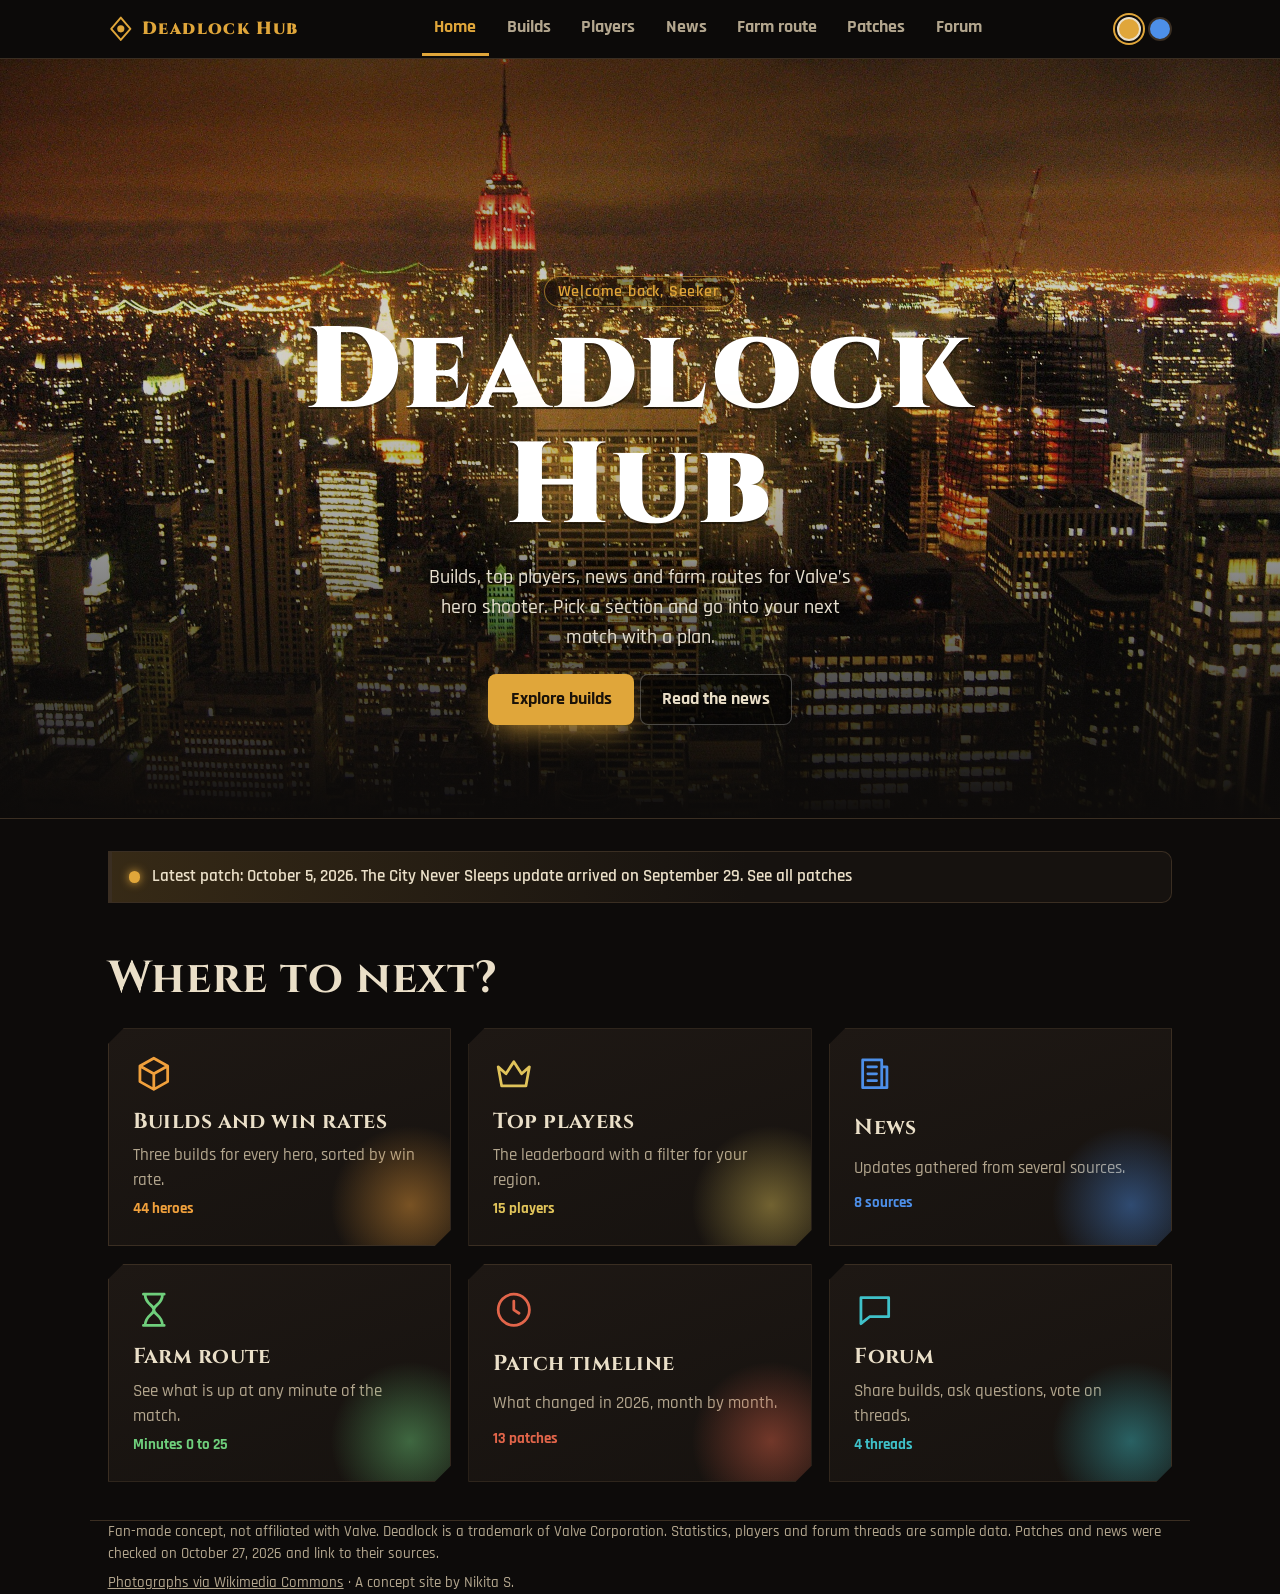
==== index.html @ 08b1f79a "Deadlock Hub: photographed city hero, team-coloured theme and richer panels Co-Authored-By: Claude O" ====
<!DOCTYPE html>
<html lang="en" data-team="amber">
<head>
<meta charset="utf-8">
<meta name="viewport" content="width=device-width, initial-scale=1, viewport-fit=cover">
<title>Deadlock Hub: builds, players, news, farm routes</title>
<meta name="description" content="Fan-made concept of a Deadlock community hub with builds and win rates, top players, news, farm routes, patches and a forum.">
<link rel="stylesheet" href="https://fonts.googleapis.com/css2?family=Cinzel:wght@600;800;900&family=Rajdhani:wght@500;600;700&display=swap">
<link rel="icon" href="favicon.svg" type="image/svg+xml">
<meta name="theme-color" content="#0d0b0a">
<meta property="og:title" content="Deadlock Hub: builds, players, news, farm routes">
<meta property="og:image" content="share.jpg">
<style>
:root{--bg:#0d0b0a;--panel:#171310;--line:#3b2f22;--ink:#eadfc8;--muted:#a09580;--team:#e0a63a;--wpn:#f0a03c;--vit:#6fcf7c;--spi:#b58cff;--good:#7bd67b;color-scheme:dark;box-sizing:border-box;padding-top:env(safe-area-inset-top,0px);padding-bottom:env(safe-area-inset-bottom,0px)}
*,*::before,*::after{box-sizing:inherit}
body{margin:0;background:radial-gradient(900px 420px at 50% -80px,color-mix(in srgb,var(--team) 24%,transparent),transparent),var(--bg);color:var(--ink);font:500 1.05rem/1.5 "Rajdhani",system-ui,sans-serif}
.wrap{max-width:1100px;margin:0 auto;padding:0 1.1rem}
h1,h2,h3{font-family:"Cinzel",Georgia,serif;margin:0;letter-spacing:.02em}
button{font:inherit;color:inherit;cursor:pointer}
a{color:var(--team)}
:is(a,button,input,select):focus-visible{outline:2px solid var(--team);outline-offset:2px}
.hero{position:relative;text-align:center;padding:2.6rem 0 1.6rem;overflow:hidden}
.hero::before{content:"";position:absolute;inset:0;background:repeating-conic-gradient(from 0deg at 50% 120%,color-mix(in srgb,var(--team) 20%,transparent) 0 4deg,transparent 4deg 9deg);-webkit-mask:linear-gradient(#000,transparent 85%);mask:linear-gradient(#000,transparent 85%)}
.hero>*{position:relative}
h1{font-size:clamp(2.4rem,9vw,5rem);font-weight:900;color:var(--team);text-shadow:0 0 40px color-mix(in srgb,var(--team) 50%,transparent)}
.hero p{margin:.4rem auto 1rem;max-width:52ch;color:var(--muted);font-size:1.15rem}
.team{display:inline-flex;gap:.4rem}
.chip{border:1.5px solid var(--line);background:var(--panel);border-radius:6px;padding:.3rem .8rem;font-weight:700}
.chip[aria-pressed="true"],.chip.on{border-color:var(--team);color:var(--team);background:color-mix(in srgb,var(--team) 12%,var(--panel))}
.tabs{display:flex;gap:.3rem;overflow-x:auto;border-bottom:1px solid var(--line);margin-top:.6rem;scrollbar-width:none}
.tabs button{background:none;border:0;border-bottom:3px solid transparent;padding:.7rem 1rem;font:700 1.1rem "Rajdhani";color:var(--muted);white-space:nowrap}
.tabs button[aria-selected="true"]{color:var(--team);border-bottom-color:var(--team)}
.panel{padding:1.4rem 0 2.4rem}
.box{background:var(--panel);border:1px solid var(--line);clip-path:polygon(14px 0,100% 0,100% calc(100% - 14px),calc(100% - 14px) 100%,0 100%,0 14px)}
.note{color:var(--muted);font-size:.95rem;margin:.2rem 0 1rem}
.row{display:flex;flex-wrap:wrap;gap:.4rem;align-items:center;margin-bottom:.8rem}
.split{display:grid;grid-template-columns:270px 1fr;gap:1.2rem}
.rail{max-height:640px;overflow:auto;padding:.4rem}
.hr{display:grid;grid-template-columns:1fr auto;gap:0 .6rem;width:100%;text-align:left;background:none;border:0;border-left:3px solid transparent;padding:.45rem .6rem}
.hr:hover,.hr[aria-pressed="true"]{background:color-mix(in srgb,var(--team) 10%,transparent);border-left-color:var(--team)}
.bar{grid-column:1/-1;height:4px;background:#2a2118;margin-top:.2rem}
.bar i{display:block;height:100%;background:var(--good)}
.wr{font-weight:700;color:var(--good)}
.builds{display:grid;gap:1rem}
.build{padding:1.1rem 1.3rem}
.bh{display:flex;justify-content:space-between;gap:1rem;align-items:flex-start;flex-wrap:wrap}
.big{font:900 2.2rem/1 "Cinzel",serif;color:var(--good)}
.tag{font-size:.8rem;font-weight:700;border:1px solid currentColor;padding:0 .5rem;border-radius:4px;margin-left:.5rem}
.grp{display:flex;flex-wrap:wrap;gap:.35rem;margin:.45rem 0;align-items:center}
.grp b{width:4.6rem;font-size:.85rem;color:var(--muted)}
.it{padding:.1rem .6rem;border-radius:4px;border:1px solid;font-size:.95rem}
.w{color:var(--wpn)}.v{color:var(--vit)}.s{color:var(--spi)}
table{width:100%;border-collapse:collapse}
th,td{text-align:left;padding:.55rem .8rem;border-bottom:1px solid var(--line)}
th{color:var(--muted);font-size:.85rem}
td.n{font:800 1.1rem "Cinzel",serif;color:var(--team)}
.scroll{overflow-x:auto}
.cards{display:grid;grid-template-columns:repeat(auto-fill,minmax(290px,1fr));gap:1rem}
.card{padding:1.1rem 1.2rem;display:flex;flex-direction:column;gap:.4rem}
.card h3{font-size:1.05rem;line-height:1.25}
.src{color:var(--muted);font-size:.88rem}
.tl{list-style:none;margin:0;padding:0 0 0 1.2rem;border-left:2px solid var(--team)}
.tl li{position:relative;padding:0 0 1.1rem 1rem}
.tl li::before{content:"";position:absolute;left:-1.62rem;top:.45rem;width:.7rem;height:.7rem;background:var(--team);transform:rotate(45deg)}
.tl b{color:var(--team)}
input[type=range]{width:100%;accent-color:var(--team)}
.min{font:900 3rem/1 "Cinzel",serif;color:var(--team)}
.ev{display:grid;grid-template-columns:5.5rem 1fr auto;gap:.8rem;padding:.6rem 0;border-bottom:1px solid var(--line);align-items:center}
.ev.off{opacity:.4}
.st{font-weight:700;font-size:.85rem;color:var(--good)}
.ev.off .st{color:var(--muted)}
.thread{display:grid;grid-template-columns:auto 1fr auto;gap:1rem;align-items:center;padding:.8rem 1rem;border-bottom:1px solid var(--line)}
.vote{display:grid;justify-items:center;border:1.5px solid var(--line);border-radius:6px;padding:.2rem .7rem;background:none;line-height:1.2}
.vote[aria-pressed="true"]{border-color:var(--team);color:var(--team)}
form.nt{display:grid;grid-template-columns:1fr auto auto;gap:.6rem;padding:1rem}
input[type=text],select{background:#0f0c0a;color:var(--ink);border:1.5px solid var(--line);border-radius:6px;padding:.5rem .7rem;font:inherit}
.go{background:var(--team);color:#1a1209;border:0;border-radius:6px;padding:.5rem 1.1rem;font-weight:700}
footer{border-top:1px solid var(--line);padding:1.4rem 0 2.4rem;color:var(--muted);font-size:.92rem}
@media (max-width:800px){.split{grid-template-columns:1fr}.rail{max-height:230px}.ev{grid-template-columns:4rem 1fr}.ev .st{grid-column:2}form.nt{grid-template-columns:1fr}}
@media (prefers-reduced-motion:reduce){*{transition:none!important;animation:none!important}}

.panel{padding-top:1.4rem;padding-bottom:2.4rem}
.top{position:sticky;top:env(safe-area-inset-top,0px);z-index:20;background:color-mix(in srgb,var(--bg) 88%,transparent);backdrop-filter:blur(10px);border-bottom:1px solid var(--line)}
body::before{content:"";position:fixed;inset:0 0 auto;height:env(safe-area-inset-top,0px);z-index:30;background:color-mix(in srgb,var(--bg) 88%,transparent);backdrop-filter:blur(10px)}
.top .wrap{display:flex;align-items:center;gap:1rem;min-height:3.6rem}
.mark{display:flex;align-items:center;gap:.55rem;font:900 1.1rem "Cinzel",serif;letter-spacing:.08em;color:var(--team);text-decoration:none;white-space:nowrap}
.mark svg{width:1.6rem;height:1.6rem}
.tabs{flex:1;justify-content:center;border-bottom:0;margin:0}
.tabs button{padding:.9rem .8rem}
.swatches{display:flex;gap:.45rem}
.sw{width:1.5rem;height:1.5rem;border-radius:50%;border:2px solid var(--line);padding:0}
#amber{background:#e0a63a}#sapphire{background:#4d8fe8}
.sw[aria-pressed="true"]{border-color:var(--ink);box-shadow:0 0 0 2px var(--bg),0 0 0 4px var(--team)}
.home{padding-top:0}
.stage{position:relative;min-height:min(82vh,660px);display:grid;align-items:center;overflow:hidden;border-bottom:1px solid var(--line);background:radial-gradient(70% 80% at 50% 100%,color-mix(in srgb,var(--team) 32%,transparent),transparent 70%),repeating-conic-gradient(from 0deg at 50% 100%,color-mix(in srgb,var(--team) 11%,transparent) 0 4deg,transparent 4deg 9deg)}
.skyline{position:absolute;left:0;bottom:0;width:100%;height:56%}
.embers{position:absolute;inset:0;pointer-events:none;z-index:1}
.embers i{position:absolute;bottom:-10px;border-radius:50%;background:var(--team);box-shadow:0 0 10px var(--team);opacity:0;animation:rise linear infinite}
@keyframes rise{0%{transform:translateY(0);opacity:0}12%{opacity:.9}100%{transform:translateY(-70vh);opacity:0}}
.welcome{position:relative;z-index:2;text-align:center;max-width:760px;margin:0 auto;padding:3rem 1.1rem 11rem}
.kick{font:600 1.2rem "Rajdhani";color:var(--team);margin:0 0 .5rem;letter-spacing:.05em}
.welcome h1{font-size:clamp(2.8rem,10vw,6rem);font-weight:900;line-height:1;margin-bottom:1rem;color:var(--ink);text-shadow:0 0 50px color-mix(in srgb,var(--team) 60%,transparent)}
.lead{font-size:1.25rem;color:var(--muted);max-width:44ch;margin:0 auto 1.4rem}
.welcome .row{justify-content:center}
.strip{display:flex;align-items:center;gap:.7rem;width:100%;margin:1.6rem 0;padding:.8rem 1.1rem;background:var(--panel);border:1px solid var(--line);border-left:4px solid var(--team);text-align:left;font-weight:600}
.dot{width:.7rem;height:.7rem;background:var(--team);border-radius:50%;box-shadow:0 0 10px var(--team)}
.tiles{display:grid;grid-template-columns:repeat(auto-fill,minmax(300px,1fr));gap:1rem;margin-top:1rem}
.tile{display:grid;gap:.3rem;text-align:left;padding:1.3rem;background:var(--panel);border:1px solid var(--line);clip-path:polygon(16px 0,100% 0,100% calc(100% - 16px),calc(100% - 16px) 100%,0 100%,0 16px);transition:transform .15s,background .15s}
.tile:hover{transform:translateY(-3px);background:color-mix(in srgb,var(--team) 9%,var(--panel))}
.tile svg{width:2.2rem;height:2.2rem;fill:none;stroke:var(--team);stroke-width:1.6;stroke-linecap:round;stroke-linejoin:round}
.tile h3{font-size:1.2rem;margin-top:.4rem}
.tile p{margin:0;color:var(--muted)}
.tile b{color:var(--team);font-size:.95rem}
h2.sec{font-size:clamp(1.5rem,4vw,2.2rem)}
@media (max-width:800px){.top .wrap{flex-wrap:wrap;gap:.2rem 1rem;padding-top:.4rem}.tabs{order:3;flex-basis:100%;justify-content:flex-start}.swatches{margin-left:auto}.welcome{padding-bottom:9rem}}

/* ---------- 2026 redesign: a photographed city under the hero, team colour on everything, richer panels */
:root{--panel:#16120f;--panel-2:#1e1814;--line:#3a2e22;--muted:#b3a68e}
html[data-team="sapphire"]{--line:#26324a;--panel:#10141c;--panel-2:#161c27;--bg:#0a0c11}
body{background:var(--bg)}
.top{background:color-mix(in srgb,var(--bg) 94%,transparent)}
.stage{min-height:min(88vh,760px);background:#000;align-items:end}
.city{position:absolute;inset:0;width:100%;height:100%;object-fit:cover;object-position:50% 70%;transition:opacity .6s ease}
.city--sapphire{opacity:0}
html[data-team="sapphire"] .city--amber{opacity:0}
html[data-team="sapphire"] .city--sapphire{opacity:1}
.stage::after{content:"";position:absolute;inset:0;z-index:1;background:linear-gradient(180deg,rgb(0 0 0/.55) 0%,rgb(0 0 0/.15) 35%,rgb(0 0 0/.35) 60%,var(--bg) 100%)}
.welcome{z-index:2;padding:8rem 1.1rem 5rem}
.welcome h1{font-size:clamp(3rem,11vw,7.2rem);letter-spacing:.04em;color:#fff;text-shadow:0 2px 0 rgb(0 0 0/.4),0 0 60px color-mix(in srgb,var(--team) 70%,transparent)}
.kick{display:inline-block;padding:.25rem .8rem;border:1px solid color-mix(in srgb,var(--team) 60%,transparent);background:rgb(0 0 0/.35);border-radius:999px;font-size:1rem}
.lead{color:#e9e1d1;text-shadow:0 1px 12px rgb(0 0 0/.8)}
.go{padding:.75rem 1.4rem;font-size:1.1rem;border-radius:8px;box-shadow:0 10px 30px -10px var(--team);transition:transform .15s,box-shadow .15s}
.go:hover{transform:translateY(-2px);box-shadow:0 14px 34px -10px var(--team)}
.go:active{transform:translateY(1px)}
.welcome .chip{padding:.7rem 1.3rem;font-size:1.1rem;border-radius:8px;background:rgb(0 0 0/.45);border-color:rgb(255 255 255/.25)}
.welcome .chip:hover{border-color:var(--team)}
.embers{z-index:1}
.strip{margin:2rem 0 2.6rem;background:linear-gradient(90deg,color-mix(in srgb,var(--team) 16%,var(--panel)),var(--panel) 60%);border-color:var(--line);border-left-width:4px;border-radius:0 10px 10px 0;transition:transform .15s}
.strip:hover{transform:translateX(4px)}
h2.sec{font-size:clamp(1.8rem,4.4vw,2.8rem);margin-bottom:.4rem}
.tiles{grid-template-columns:repeat(3,minmax(0,1fr));gap:1.1rem}
.tile{position:relative;min-height:190px;padding:1.5rem;background:linear-gradient(160deg,var(--panel-2),var(--panel));overflow:hidden}
.tile::after{content:"";position:absolute;right:-40px;bottom:-40px;width:160px;height:160px;border-radius:50%;background:radial-gradient(circle,color-mix(in srgb,var(--tc,var(--team)) 45%,transparent),transparent 70%);transition:transform .3s}
.tile:hover::after{transform:scale(1.25)}
.tile:nth-child(1){--tc:#f0a03c}.tile:nth-child(2){--tc:#e0c35a}.tile:nth-child(3){--tc:#4d8fe8}.tile:nth-child(4){--tc:#6fcf7c}.tile:nth-child(5){--tc:#e2654a}.tile:nth-child(6){--tc:#3fc1c9}
.tile svg{stroke:var(--tc,var(--team));width:2.6rem;height:2.6rem}
.tile b{color:var(--tc,var(--team))}
.tile h3{font-size:1.35rem}
.panel.wrap{padding-top:2.2rem}
.box{background:linear-gradient(170deg,var(--panel-2),var(--panel))}
.it{background:color-mix(in srgb,currentColor 12%,transparent);border-color:color-mix(in srgb,currentColor 55%,transparent);font-weight:600}
.build{border-left:3px solid var(--good)}
.big{text-shadow:0 0 24px color-mix(in srgb,var(--good) 50%,transparent)}
tbody tr:nth-child(1) td.n{color:#f2c94c}tbody tr:nth-child(2) td.n{color:#cfd6df}tbody tr:nth-child(3) td.n{color:#d58a4e}
tbody tr:nth-child(-n+3){background:color-mix(in srgb,var(--team) 7%,transparent)}
tbody tr:hover{background:color-mix(in srgb,var(--team) 12%,transparent)}
.card{transition:transform .15s,border-color .15s}
.card:hover{transform:translateY(-2px)}
.min{font-size:4.2rem;text-shadow:0 0 30px color-mix(in srgb,var(--team) 50%,transparent)}
footer{display:grid;gap:.4rem}
footer p{margin:0}
footer a{color:var(--muted)}
@media (max-width:900px){.tiles{grid-template-columns:repeat(2,minmax(0,1fr))}}
@media (max-width:600px){.tiles{grid-template-columns:1fr}.welcome{padding:6rem 1.1rem 3.5rem}.stage{min-height:78vh}}
@media (prefers-reduced-motion:reduce){.city{transition:none}}
</style>
</head>
<body>
<header class="top"><div class="wrap">
  <a class="mark" href="#" id="home" aria-label="Deadlock Hub, home"><svg viewBox="0 0 32 32" aria-hidden="true"><path d="M16 2l12 14-12 14L4 16z" fill="none" stroke="currentColor" stroke-width="2.4" stroke-linejoin="round"/><circle cx="16" cy="16" r="4.5" fill="currentColor"/></svg>Deadlock Hub</a>
  <nav class="tabs" role="tablist" id="tabs" aria-label="Sections"></nav>
  <div class="swatches" role="group" aria-label="Team color"><button class="sw" id="amber" aria-label="Amber Hand" aria-pressed="true"></button><button class="sw" id="sapphire" aria-label="Sapphire Flame" aria-pressed="false"></button></div>
</div></header>
<main>
<section class="panel home" data-tab="Home">
  <div class="stage" id="stage">
    <img class="city city--amber" src="assets/img/photo-f134491723-1920.jpg" srcset="assets/img/photo-f134491723-960.jpg 960w, assets/img/photo-f134491723-1920.jpg 1920w" sizes="100vw" width="1920" height="1440" alt="" fetchpriority="high">
    <img class="city city--sapphire" src="assets/img/photo-f143586454-1920.jpg" srcset="assets/img/photo-f143586454-960.jpg 960w, assets/img/photo-f143586454-1920.jpg 1920w" sizes="100vw" width="1920" height="1440" alt="" loading="lazy">
    <div class="welcome">
      <p class="kick">Welcome back, Seeker.</p>
      <h1>Deadlock Hub</h1>
      <p class="lead">Builds, top players, news and farm routes for Valve’s hero shooter. Pick a section and go into your next match with a plan.</p>
      <div class="row"><button class="go" type="button" data-go="Builds">Explore builds</button><button class="chip" type="button" data-go="News">Read the news</button></div>
    </div>
  </div>
  <div class="wrap">
    <button class="strip" type="button" data-go="Patches"><span class="dot"></span>Latest patch: October 5, 2026. The City Never Sleeps update arrived on September 29. See all patches</button>
    <h2 class="sec">Where to next?</h2>
    <div class="tiles" id="tiles"></div>
  </div>
</section>

    <section class="panel wrap" data-tab="Builds" hidden>
      <p class="note">All 44 heroes released by October 20, 2026 (Deadlock Wiki, checked October 27, 2026). Win rates, pick rates and builds are sample data, not real match statistics, and item names may differ after the shop rework.</p>
      <div class="split">
        <div>
          <input type="text" id="hq" placeholder="Search a hero" aria-label="Search a hero" style="width:100%;margin-bottom:.6rem"><div class="row" id="sort"></div>
          <div class="box rail" id="rail"></div>
        </div>
        <div><h2 id="hname" style="margin-bottom:.8rem"></h2><div class="builds" id="builds"></div></div>
      </div>
    </section>
    <section class="panel wrap" data-tab="Players" hidden>
      <p class="note">Sample leaderboard with invented player names, to show the layout.</p>
      <div class="row" id="regions"></div>
      <div class="box scroll"><table><thead><tr><th>#</th><th>Player</th><th>Region</th><th>Main</th><th>Points</th><th>Win rate</th></tr></thead><tbody id="ptb"></tbody></table></div>
    </section>
    <section class="panel wrap" data-tab="News" hidden>
      <div class="row" id="srcs"></div>
      <div class="row"><button class="chip" id="refresh">Refresh news</button><span class="src" id="upd"></span></div>
      <div class="cards" id="news"></div>
      <p class="note" style="margin-top:1rem">Items link to their original sources. In the full version a scheduled job collects the feeds, because a static page cannot read other sites directly.</p>
    </section>
    <section class="panel wrap" data-tab="Farm route" hidden>
      <p class="note">Timings come from community guides written before the September 29, 2026 update, which reworked the map and the shop. Treat them as a starting point and check them in game.</p>
      <div class="split">
        <div class="box" style="padding:1.2rem">
          <div class="min" id="mm">0:00</div>
          <label for="minute" class="note">Game minute</label>
          <input type="range" id="minute" min="0" max="25" value="0">
          <p id="tip" style="margin-top:1rem"></p>
        </div>
        <div class="box" style="padding:.6rem 1.2rem" id="ev"></div>
      </div>
    </section>
    <section class="panel wrap" data-tab="Patches" hidden>
      <p class="note">Sources: Liquipedia and community trackers. Checked on October 27, 2026.</p>
      <ul class="tl" id="pt"></ul>
    </section>
    <section class="panel wrap" data-tab="Forum" hidden>
      <form class="box nt" id="nt"><input type="text" id="ttl" placeholder="Start a thread: a build, a question, a guide" aria-label="Thread title"><select id="tg" aria-label="Tag"><option>Build</option><option>Guide</option><option>Question</option></select><button class="go" type="submit">Post</button></form>
      <div class="row" style="margin-top:1rem" id="fs"></div>
      <div class="box" id="th"></div>
    </section>
  </main>
<footer class="wrap"><p>Fan-made concept, not affiliated with Valve. Deadlock is a trademark of Valve Corporation. Statistics, players and forum threads are sample data. Patches and news were checked on October 27, 2026 and link to their sources.</p><p><a href="credits.html">Photographs via Wikimedia Commons</a> · A concept site by Nikita S.</p></footer>
<script>
(function () {
  var $ = function (id) { return document.getElementById(id); };
  function E(t, c, x) { var n = document.createElement(t); if (c) n.className = c; if (x !== undefined) n.textContent = x; return n; }
  function chip(label, on, fn) { var b = E('button', 'chip', label); b.type = 'button'; b.setAttribute('aria-pressed', String(on)); b.addEventListener('click', fn); return b; }

  // Team color
  function team(c, id) { document.documentElement.style.setProperty('--team', c); document.documentElement.dataset.team = id; $('amber').setAttribute('aria-pressed', String(id === 'amber')); $('sapphire').setAttribute('aria-pressed', String(id === 'sapphire')); }
  $('amber').onclick = function () { team('#e0a63a', 'amber'); };
  $('sapphire').onclick = function () { team('#4d8fe8', 'sapphire'); };

  // Tabs
  var panels = document.querySelectorAll('[data-tab]');
  panels.forEach(function (p) {
    var b = E('button', '', p.dataset.tab); b.type = 'button'; b.setAttribute('role', 'tab'); b.setAttribute('aria-selected', String(!p.hidden));
    b.addEventListener('click', function () {
      panels.forEach(function (q) { q.hidden = q !== p; });
      document.querySelectorAll('#tabs button').forEach(function (x) { x.setAttribute('aria-selected', String(x === b)); });
    });
    $('tabs').append(b);
  });

  // Sample data: [name, main style, win rate, pick rate]
  var HN = [['Abrams','Tank'],['Apollo','Gun'],['Baba','Spirit'],['Bebop','Spirit'],['Billy','Tank'],['Calico','Spirit'],['Celeste','Spirit'],['Deadman Danny','Tank'],['The Doorman','Tank'],['Drifter','Gun'],['Dynamo','Spirit'],['Graves','Spirit'],['Grey Talon','Gun'],['Haze','Gun'],['Holliday','Gun'],['Infernus','Spirit'],['Ivy','Spirit'],['Kelvin','Spirit'],['Lady Geist','Spirit'],['Lash','Tank'],['McGinnis','Gun'],['Mina','Spirit'],['Mirage','Spirit'],['Mo & Krill','Tank'],['Nurse Harrow','Spirit'],['Paige','Spirit'],['Paradox','Spirit'],['Pocket','Spirit'],['Rat King','Gun'],['Rem','Spirit'],['Seven','Spirit'],['Shiv','Gun'],['Silver','Gun'],['Sinclair','Spirit'],['Solomon','Spirit'],['Venator','Gun'],['Victor','Tank'],['Vindicta','Gun'],['Violet','Gun'],['Viscous','Tank'],['Vyper','Gun'],['Warden','Tank'],['Wraith','Gun'],['Yamato','Gun']];
  var T = {
    Gun: { w: ['Basic Magazine', 'Close Quarters', 'Headshot Booster', 'Rapid Rounds', 'Fleetfoot'], v: ['Extra Health', 'Bullet Armor', 'Healing Rite'], s: ['Extra Charge', 'Mystic Burst'] },
    Spirit: { w: ['Basic Magazine', 'Fleetfoot'], v: ['Extra Health', 'Spirit Armor', 'Enchanter\u2019s Barrier'], s: ['Extra Charge', 'Mystic Burst', 'Improved Spirit', 'Superior Cooldown', 'Rapid Recharge'] },
    Tank: { w: ['Close Quarters', 'Fleetfoot'], v: ['Extra Health', 'Bullet Armor', 'Spirit Armor', 'Metal Skin', 'Fortitude'], s: ['Extra Charge', 'Slowing Hex'] }
  };
  var hash = function (s) { var h = 0; for (var i = 0; i < s.length; i++) h = (h * 31 + s.charCodeAt(i)) % 997; return h; };
  var H = HN.map(function (n) { return [n[0], n[1], Math.round((46.5 + (hash(n[0] + 'w') % 90) / 10) * 10) / 10, Math.round((1.5 + (hash(n[0] + 'p') % 70) / 10) * 10) / 10]; });
  function buildsFor(h) {
    return ['Gun', 'Spirit', 'Tank'].map(function (k) {
      var off = k === h[1] ? 1.4 : k === 'Tank' ? -0.6 : -1.6;
      var wr = Math.round((h[2] + off + (hash(h[0] + k) % 7) / 10 - 0.3) * 10) / 10;
      return { n: { Gun: 'Gun carry', Spirit: 'Spirit burst', Tank: 'Frontline' }[k], k: k, wr: wr, m: Math.round(h[3] * 4200 * (k === h[1] ? 1 : 0.45)) };
    }).sort(function (a, b) { return b.wr - a.wr; });
  }
  var sel = 15, sortBy = 'wr';
  function drawRail() {
    var q = ($('hq').value || '').trim().toLowerCase();
    var list = H.map(function (h, i) { return { h: h, i: i }; }).filter(function (x) { return !q || x.h[0].toLowerCase().indexOf(q) > -1; });
    list.sort(function (a, b) { return sortBy === 'name' ? a.h[0].localeCompare(b.h[0]) : sortBy === 'pick' ? b.h[3] - a.h[3] : b.h[2] - a.h[2]; });
    $('rail').replaceChildren();
    list.forEach(function (x) {
      var b = E('button', 'hr'); b.type = 'button'; b.setAttribute('aria-pressed', String(x.i === sel));
      var bar = E('span', 'bar'); var f = E('i'); f.style.width = Math.min(100, (x.h[2] - 40) * 5) + '%'; bar.append(f);
      b.append(E('span', '', x.h[0]), E('span', 'wr', x.h[2].toFixed(1) + '%'), bar);
      b.addEventListener('click', function () { sel = x.i; drawRail(); drawBuilds(); });
      $('rail').append(b);
    });
  }
  function drawBuilds() {
    var h = H[sel]; $('hname').textContent = h[0] + ' builds'; $('builds').replaceChildren();
    buildsFor(h).forEach(function (b) {
      var c = E('article', 'box build'), top = E('div', 'bh'), l = E('div'), r = E('div');
      var t = E('h3', '', b.n); t.append(E('span', 'tag ' + (b.k === 'Gun' ? 'w' : b.k === 'Spirit' ? 's' : 'v'), b.k));
      l.append(t, E('div', 'src', b.m.toLocaleString('en-US') + ' matches'));
      r.append(E('div', 'big', b.wr.toFixed(1) + '%'), E('div', 'src', 'win rate'));
      top.append(l, r); c.append(top);
      var lines = [];
      [['Weapon', 'w'], ['Vitality', 'v'], ['Spirit', 's']].forEach(function (g) {
        var row = E('div', 'grp'); row.append(E('b', '', g[0]));
        T[b.k][g[1]].forEach(function (n) { row.append(E('span', 'it ' + g[1], n)); lines.push(n); });
        c.append(row);
      });
      var cp = chip('Copy item list', false, function () {
        var t = h[0] + ' / ' + b.n + ': ' + lines.join(', ');
        try { navigator.clipboard.writeText(t).then(function () { cp.textContent = 'Copied'; }, function () { cp.textContent = 'Copy failed'; }); } catch (e) { cp.textContent = 'Copy failed'; }
        setTimeout(function () { cp.textContent = 'Copy item list'; }, 1500);
      });
      c.append(cp); $('builds').append(c);
    });
  }
  [['wr', 'Win rate'], ['pick', 'Pick rate'], ['name', 'Name']].forEach(function (s) {
    var b = chip(s[1], s[0] === sortBy, function () { sortBy = s[0]; document.querySelectorAll('#sort .chip').forEach(function (x) { x.setAttribute('aria-pressed', String(x === b)); }); drawRail(); });
    $('sort').append(b);
  });
  $('hq').addEventListener('input', drawRail);
  drawRail(); drawBuilds();

  // Players
  var tags = ['NightOwl', 'Zenith', 'Kestrel', 'Mooncalf', 'Ashfall', 'Quartz', 'Brimstone', 'Velvet', 'Rook', 'Tangent', 'Halcyon', 'Pyre', 'Larkspur', 'Cinder', 'Obsidian'];
  var regs = ['Europe', 'North America', 'Asia', 'South America', 'Oceania'], reg = 'All';
  var P = tags.map(function (t, i) { return { t: t, r: regs[i % 5], h: H[(i * 5 + 3) % H.length][0], p: 3400 - i * 53 - hash(t) % 20, w: 54 + (hash(t) % 90) / 10 }; });
  function drawPlayers() {
    $('ptb').replaceChildren(); var n = 0;
    P.filter(function (p) { return reg === 'All' || p.r === reg; }).forEach(function (p) {
      n++; var tr = E('tr'); [n, p.t, p.r, p.h, p.p.toLocaleString('en-US'), p.w.toFixed(1) + '%'].forEach(function (v, i) { tr.append(E('td', i === 0 ? 'n' : '', String(v))); });
      $('ptb').append(tr);
    });
  }
  ['All'].concat(regs).forEach(function (r) {
    var b = chip(r, r === 'All', function () { reg = r; document.querySelectorAll('#regions .chip').forEach(function (x) { x.setAttribute('aria-pressed', String(x === b)); }); drawPlayers(); });
    $('regions').append(b);
  });
  drawPlayers();

  // News: real sources, my own short summaries
  var N = [
    { s: 'Tracklock', d: 'Mar 6, 2026', t: 'March global rebalance', x: 'Just under 900 changes across heroes, items and bases, sorted by category for easier reading.', u: 'https://tracklock.gg/articles/deadlock-march-2026-patch-notes-nearly-900-changes-across-heroes-items-bases' },
    { s: 'DeadlockLabs', d: 'May 1, 2026', t: 'April 30 update breakdown', x: 'Twenty-five hero adjustments and thirty-five item changes. Paradox and Drifter gained, Shiv and Vyper lost the most.', u: 'https://deadlocklabs.gg/patches/' },
    { s: 'Liquipedia', d: 'Jun 4, 2026', t: 'Urn rework in the latest minor update', x: 'The patch list tracks every update from January 2026 onward, including the Urn change.', u: 'https://liquipedia.net/deadlock/Portal:Patches' },
    { s: 'esports.net', d: 'Jan 22, 2026', t: 'Old Gods, New Blood', x: 'Street Brawl mode, new patrons and six new heroes arriving over several weeks.', u: 'https://www.esports.net/news/deadlock-jan-22-patch-notes-proves-game-is-still-far-from-ready-old-gods-new-blood-update' },
    { s: 'Mobalytics', d: 'Aug 19, 2026', t: 'Jungle and neutrals guide', x: 'Camp types, timers and tips for earning souls between lane waves.', u: 'https://mobalytics.gg/deadlock/guides/jungle-guide' },
    { s: 'KeenGamer', d: 'Sep 29, 2026', t: 'City Never Sleeps update', x: 'The first major content update since Old Gods, New Blood: a reworked map, HUD and shop, plus six new heroes.', u: 'https://www.keengamer.com/articles/guides/deadlock-city-never-sleeps-patch-notes-new-heroes-map-changes-and-the-broker/' },
    { s: 'Kami Labs', d: 'Sep 16, 2026', t: 'Catch-up rework and Celeste nerfed again', x: 'Comeback bounties were reworked and two mobility items swapped roles in the September 16 patch.', u: 'https://kami-labs.fr/en/deadlock/patch-deadlock-16-septembre-2026-rattrapage-revu/' },
    { s: 'Deadlock Wiki', d: 'Oct 25, 2026', t: 'Full hero list with release dates', x: 'Forty-four released heroes. The six City Never Sleeps heroes arrived between October 2 and October 20.', u: 'https://deadlock.wiki/Heroes_by_release' }
  ], src = 'All';
  function drawNews() {
    $('news').replaceChildren();
    N.filter(function (n) { return src === 'All' || n.s === src; }).forEach(function (n) {
      var c = E('article', 'box card'), h = E('h3'), a = E('a', '', n.t); a.href = n.u; a.target = '_blank'; a.rel = 'noreferrer'; h.append(a);
      c.append(E('div', 'src', n.s + ', ' + n.d), h, E('p', '', n.x)); $('news').append(c);
    });
  }
  ['All'].concat(N.map(function (n) { return n.s; })).forEach(function (s) {
    var b = chip(s, s === 'All', function () { src = s; document.querySelectorAll('#srcs .chip').forEach(function (x) { x.setAttribute('aria-pressed', String(x === b)); }); drawNews(); });
    $('srcs').append(b);
  });
  $('refresh').onclick = function () {
    var b = this; b.textContent = 'Checking sources…'; b.disabled = true;
    setTimeout(function () { b.textContent = 'Refresh news'; b.disabled = false; $('upd').textContent = 'Checked ' + N.length + ' sources just now, nothing newer in this snapshot.'; }, 900);
  };
  drawNews();

  // Patches
  [['Jan 30, 2026', 'Street Brawl mode, hero balance and item changes'], ['Mar 6, 2026', 'Global rebalance with nearly 900 changes'], ['Apr 10, 2026', 'Heroes and items balance patch'], ['Apr 30, 2026', 'Gameplay update with a global lifesteal rebalance'], ['May 22, 2026', 'Gameplay update with an Urn rework and a major item and hero rebalance'], ['May 31, 2026', 'Minor update with Apollo buffs and nerfs for several heroes'], ['Jun 4, 2026', 'Urn rework'], ['Jul 9, 2026', 'Weaker Urn Runner, adjusted objective bounty splits and a hero rebalance'], ['Jul 28, 2026', 'Dash timing, Orb Spawner, item and ability adjustments'], ['Aug 22, 2026', 'Item trims and several Celeste ability changes'], ['Sep 16, 2026', 'Comeback bounties reworked, plus slows, parry and reload behavior'], ['Sep 29, 2026', 'City Never Sleeps: reworked map, HUD and shop, six new heroes'], ['Oct 5, 2026', 'Minor update']].forEach(function (p) {
    var li = E('li'); li.append(E('b', '', p[0]), E('div', '', p[1])); $('pt').append(li);
  });

  // Farm route: what is available at a given minute
  var EV = [
    [0, 'Lane troopers', 'Last-hit waves and secure souls with a melee hit. Push the lane before leaving it.'],
    [2, 'Easy camps', 'Six camps, back after 4 minutes. Clear them between waves.'],
    [7, 'Medium and hard camps', 'More souls but stronger neutrals. Medium back after 6 minutes, hard after 8.'],
    [8, 'Sinner\u2019s Sacrifice', 'Machines inside some camps drop souls when hit with melee.'],
    [10, 'Urn', 'First Urn at 10:00, then every 5 minutes. Carry it across the map.'],
    [10, 'Mid-Boss', 'First spawn at 10:00, returns 7 minutes after it falls. Drops the Rejuvenator.']
  ];
  function drawFarm() {
    var m = +$('minute').value; $('mm').textContent = m + ':00'; $('ev').replaceChildren();
    var live = 0;
    EV.forEach(function (e) {
      var on = m >= e[0]; if (on) live++;
      var r = E('div', 'ev' + (on ? '' : ' off')); var d = E('div'); d.append(E('b', '', e[1]), E('div', 'src', e[2]));
      r.append(E('span', 'src', e[0] + ':00'), d, E('span', 'st', on ? 'Available' : 'Not yet')); $('ev').append(r);
    });
    $('tip').textContent = m < 2 ? 'Stay in lane and take every last hit.' : m < 7 ? 'Clear easy camps between waves, then come back to the lane.' : m < 10 ? 'Add medium camps and look for Sinner\u2019s Sacrifice machines.' : 'Rotate: lane, camps, Urn every 5 minutes, Mid-Boss when your team is ready. ' + live + ' sources of souls are up.';
  }
  $('minute').addEventListener('input', drawFarm); drawFarm();

  // Forum
  var F = [
    { t: 'Is the Infernus spirit build still worth it after the Urn rework?', g: 'Build', b: 'Kestrel', r: 23, v: 41, a: 120 },
    { t: 'A simple route for clearing camps before minute ten', g: 'Guide', b: 'Quartz', r: 9, v: 33, a: 300 },
    { t: 'How do you deal with Warden in lane?', g: 'Question', b: 'Rook', r: 31, v: 18, a: 45 },
    { t: 'Gun or spirit Haze for solo queue?', g: 'Build', b: 'Velvet', r: 14, v: 27, a: 600 }
  ], mode = 'Hot', voted = {};
  function drawForum() {
    $('th').replaceChildren();
    F.slice().sort(function (a, b) { return mode === 'New' ? a.a - b.a : (b.v + b.r) - (a.v + a.r); }).forEach(function (t) {
      var row = E('div', 'thread'), v = E('button', 'vote'); v.type = 'button'; v.setAttribute('aria-pressed', String(!!voted[t.t])); v.setAttribute('aria-label', 'Upvote');
      v.append(E('span', '', '\u25B2'), E('b', '', String(t.v + (voted[t.t] ? 1 : 0))));
      v.addEventListener('click', function () { voted[t.t] = !voted[t.t]; drawForum(); });
      var m = E('div'), k = E('b', '', t.t); m.append(k, E('div', 'src', t.g + ' by ' + t.b + ', ' + (t.a < 60 ? t.a + ' min ago' : Math.round(t.a / 60) + ' h ago')));
      row.append(v, m, E('span', 'src', t.r + ' replies')); $('th').append(row);
    });
  }
  ['Hot', 'New'].forEach(function (s) {
    var b = chip(s, s === mode, function () { mode = s; document.querySelectorAll('#fs .chip').forEach(function (x) { x.setAttribute('aria-pressed', String(x === b)); }); drawForum(); });
    $('fs').append(b);
  });
  $('nt').addEventListener('submit', function (e) {
    e.preventDefault(); var t = $('ttl').value.trim(); if (!t) return;
    F.push({ t: t, g: $('tg').value, b: 'You', r: 0, v: 1, a: 0 }); $('ttl').value = ''; mode = 'New';
    document.querySelectorAll('#fs .chip').forEach(function (x) { x.setAttribute('aria-pressed', String(x.textContent === 'New')); }); drawForum();
  });
  drawForum();

  // Home
  function goTab(n) { document.querySelectorAll('#tabs button').forEach(function (b) { if (b.textContent === n) b.click(); }); window.scrollTo({ top: 0 }); }
  document.querySelectorAll('[data-go]').forEach(function (b) { b.addEventListener('click', function () { goTab(b.dataset.go); }); });
  $('home').addEventListener('click', function (e) { e.preventDefault(); goTab('Home'); });
  var TL = [
    ['Builds', 'M12 3l8 4.5v9L12 21l-8-4.5v-9z M4 7.5l8 4.5 8-4.5 M12 12v9', 'Builds and win rates', 'Three builds for every hero, sorted by win rate.', H.length + ' heroes'],
    ['Players', 'M3 8l4.5 4L12 5l4.5 7L21 8l-2 11H5z', 'Top players', 'The leaderboard with a filter for your region.', P.length + ' players'],
    ['News', 'M5 4h11v16H5z M16 8h3v12H8 M8 8h5 M8 12h5 M8 16h5', 'News', 'Updates gathered from several sources.', N.length + ' sources'],
    ['Farm route', 'M6 3h12 M6 21h12 M7 3c0 6 5 6 5 9s-5 3-5 9 M17 3c0 6-5 6-5 9s5 3 5 9', 'Farm route', 'See what is up at any minute of the match.', 'Minutes 0 to 25'],
    ['Patches', 'M12 3a9 9 0 1 0 0 18 9 9 0 0 0 0-18z M12 7v5l3 2', 'Patch timeline', 'What changed in 2026, month by month.', '13 patches'],
    ['Forum', 'M4 5h16v11H9l-5 4z', 'Forum', 'Share builds, ask questions, vote on threads.', F.length + ' threads']
  ];
  TL.forEach(function (t) {
    var b = E('button', 'tile'); b.type = 'button';
    b.innerHTML = '<svg viewBox="0 0 24 24" aria-hidden="true"><path d="' + t[1] + '"/></svg>';
    b.append(E('h3', '', t[2]), E('p', '', t[3]), E('b', '', t[4]));
    b.addEventListener('click', function () { goTab(t[0]); });
    $('tiles').append(b);
  });
  var em = E('div', 'embers'); em.setAttribute('aria-hidden', 'true');
  for (var i = 0; i < 16; i++) {
    var d = E('i'), sz = 3 + Math.random() * 4;
    d.style.cssText = 'left:' + Math.random() * 100 + '%;width:' + sz + 'px;height:' + sz + 'px;animation-duration:' + (7 + Math.random() * 8) + 's;animation-delay:-' + Math.random() * 12 + 's';
    em.append(d);
  }
  $('stage').append(em);
})();
</script>
</body>
</html>
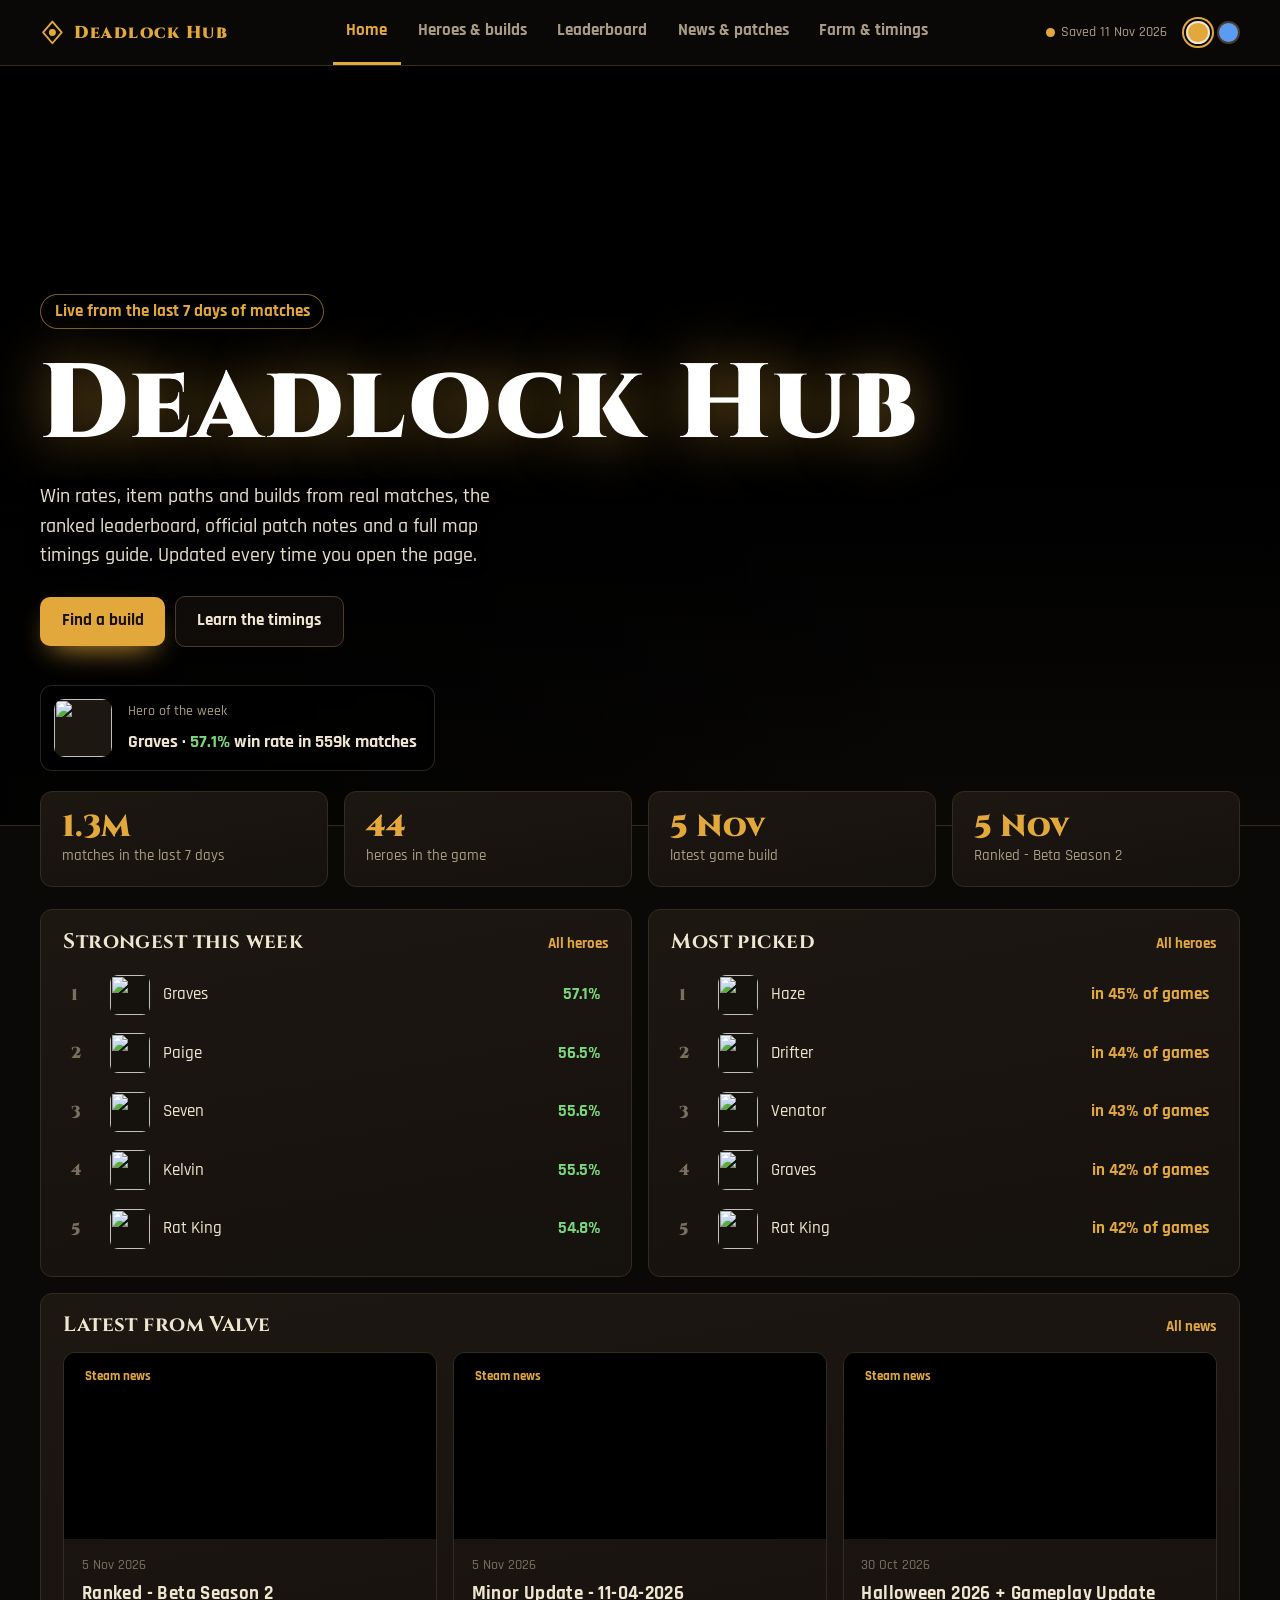
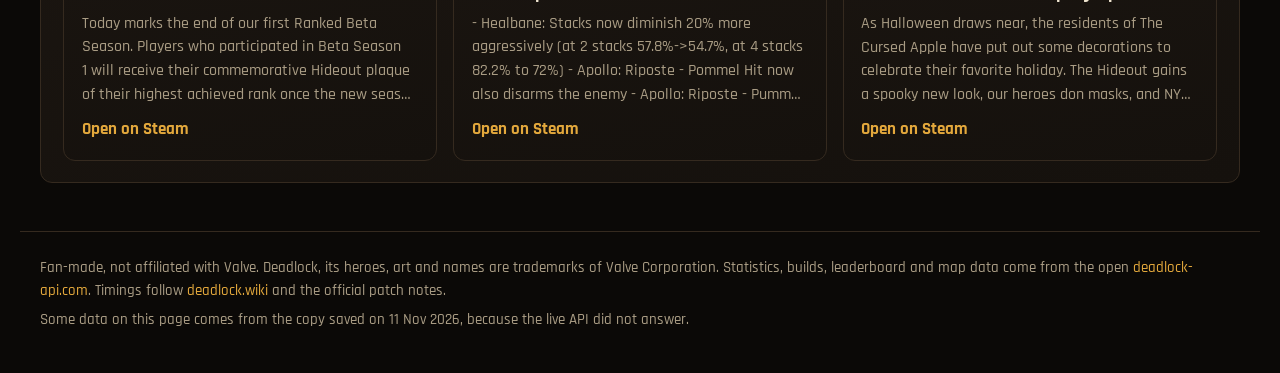
==== commit 9a20e973: "Rebuild Deadlock Hub on live data Win rates, item paths, community builds, leaderboard and news now " ====
--- a/index.html
+++ b/index.html
@@ -3,444 +3,155 @@
 <head>
 <meta charset="utf-8">
 <meta name="viewport" content="width=device-width, initial-scale=1, viewport-fit=cover">
-<title>Deadlock Hub: builds, players, news, farm routes</title>
-<meta name="description" content="Fan-made concept of a Deadlock community hub with builds and win rates, top players, news, farm routes, patches and a forum.">
-<link rel="stylesheet" href="https://fonts.googleapis.com/css2?family=Cinzel:wght@600;800;900&family=Rajdhani:wght@500;600;700&display=swap">
+<title>Deadlock Hub: live win rates, builds, leaderboard, timings</title>
+<meta name="description" content="Fan hub for Deadlock with live hero win rates, item paths from real matches, top community builds, the ranked leaderboard, official news and a full map timings guide.">
+<link rel="preconnect" href="https://api.deadlock-api.com">
+<link rel="preconnect" href="https://assets-bucket.deadlock-api.com">
+<link rel="stylesheet" href="https://fonts.googleapis.com/css2?family=Cinzel:wght@700;900&family=Rajdhani:wght@500;600;700&display=swap">
+<link rel="stylesheet" href="styles.css">
 <link rel="icon" href="favicon.svg" type="image/svg+xml">
-<meta name="theme-color" content="#0d0b0a">
-<meta property="og:title" content="Deadlock Hub: builds, players, news, farm routes">
+<meta name="theme-color" content="#0b0907">
+<meta property="og:title" content="Deadlock Hub: live win rates, builds, leaderboard, timings">
 <meta property="og:image" content="share.jpg">
-<style>
-:root{--bg:#0d0b0a;--panel:#171310;--line:#3b2f22;--ink:#eadfc8;--muted:#a09580;--team:#e0a63a;--wpn:#f0a03c;--vit:#6fcf7c;--spi:#b58cff;--good:#7bd67b;color-scheme:dark;box-sizing:border-box;padding-top:env(safe-area-inset-top,0px);padding-bottom:env(safe-area-inset-bottom,0px)}
-*,*::before,*::after{box-sizing:inherit}
-body{margin:0;background:radial-gradient(900px 420px at 50% -80px,color-mix(in srgb,var(--team) 24%,transparent),transparent),var(--bg);color:var(--ink);font:500 1.05rem/1.5 "Rajdhani",system-ui,sans-serif}
-.wrap{max-width:1100px;margin:0 auto;padding:0 1.1rem}
-h1,h2,h3{font-family:"Cinzel",Georgia,serif;margin:0;letter-spacing:.02em}
-button{font:inherit;color:inherit;cursor:pointer}
-a{color:var(--team)}
-:is(a,button,input,select):focus-visible{outline:2px solid var(--team);outline-offset:2px}
-.hero{position:relative;text-align:center;padding:2.6rem 0 1.6rem;overflow:hidden}
-.hero::before{content:"";position:absolute;inset:0;background:repeating-conic-gradient(from 0deg at 50% 120%,color-mix(in srgb,var(--team) 20%,transparent) 0 4deg,transparent 4deg 9deg);-webkit-mask:linear-gradient(#000,transparent 85%);mask:linear-gradient(#000,transparent 85%)}
-.hero>*{position:relative}
-h1{font-size:clamp(2.4rem,9vw,5rem);font-weight:900;color:var(--team);text-shadow:0 0 40px color-mix(in srgb,var(--team) 50%,transparent)}
-.hero p{margin:.4rem auto 1rem;max-width:52ch;color:var(--muted);font-size:1.15rem}
-.team{display:inline-flex;gap:.4rem}
-.chip{border:1.5px solid var(--line);background:var(--panel);border-radius:6px;padding:.3rem .8rem;font-weight:700}
-.chip[aria-pressed="true"],.chip.on{border-color:var(--team);color:var(--team);background:color-mix(in srgb,var(--team) 12%,var(--panel))}
-.tabs{display:flex;gap:.3rem;overflow-x:auto;border-bottom:1px solid var(--line);margin-top:.6rem;scrollbar-width:none}
-.tabs button{background:none;border:0;border-bottom:3px solid transparent;padding:.7rem 1rem;font:700 1.1rem "Rajdhani";color:var(--muted);white-space:nowrap}
-.tabs button[aria-selected="true"]{color:var(--team);border-bottom-color:var(--team)}
-.panel{padding:1.4rem 0 2.4rem}
-.box{background:var(--panel);border:1px solid var(--line);clip-path:polygon(14px 0,100% 0,100% calc(100% - 14px),calc(100% - 14px) 100%,0 100%,0 14px)}
-.note{color:var(--muted);font-size:.95rem;margin:.2rem 0 1rem}
-.row{display:flex;flex-wrap:wrap;gap:.4rem;align-items:center;margin-bottom:.8rem}
-.split{display:grid;grid-template-columns:270px 1fr;gap:1.2rem}
-.rail{max-height:640px;overflow:auto;padding:.4rem}
-.hr{display:grid;grid-template-columns:1fr auto;gap:0 .6rem;width:100%;text-align:left;background:none;border:0;border-left:3px solid transparent;padding:.45rem .6rem}
-.hr:hover,.hr[aria-pressed="true"]{background:color-mix(in srgb,var(--team) 10%,transparent);border-left-color:var(--team)}
-.bar{grid-column:1/-1;height:4px;background:#2a2118;margin-top:.2rem}
-.bar i{display:block;height:100%;background:var(--good)}
-.wr{font-weight:700;color:var(--good)}
-.builds{display:grid;gap:1rem}
-.build{padding:1.1rem 1.3rem}
-.bh{display:flex;justify-content:space-between;gap:1rem;align-items:flex-start;flex-wrap:wrap}
-.big{font:900 2.2rem/1 "Cinzel",serif;color:var(--good)}
-.tag{font-size:.8rem;font-weight:700;border:1px solid currentColor;padding:0 .5rem;border-radius:4px;margin-left:.5rem}
-.grp{display:flex;flex-wrap:wrap;gap:.35rem;margin:.45rem 0;align-items:center}
-.grp b{width:4.6rem;font-size:.85rem;color:var(--muted)}
-.it{padding:.1rem .6rem;border-radius:4px;border:1px solid;font-size:.95rem}
-.w{color:var(--wpn)}.v{color:var(--vit)}.s{color:var(--spi)}
-table{width:100%;border-collapse:collapse}
-th,td{text-align:left;padding:.55rem .8rem;border-bottom:1px solid var(--line)}
-th{color:var(--muted);font-size:.85rem}
-td.n{font:800 1.1rem "Cinzel",serif;color:var(--team)}
-.scroll{overflow-x:auto}
-.cards{display:grid;grid-template-columns:repeat(auto-fill,minmax(290px,1fr));gap:1rem}
-.card{padding:1.1rem 1.2rem;display:flex;flex-direction:column;gap:.4rem}
-.card h3{font-size:1.05rem;line-height:1.25}
-.src{color:var(--muted);font-size:.88rem}
-.tl{list-style:none;margin:0;padding:0 0 0 1.2rem;border-left:2px solid var(--team)}
-.tl li{position:relative;padding:0 0 1.1rem 1rem}
-.tl li::before{content:"";position:absolute;left:-1.62rem;top:.45rem;width:.7rem;height:.7rem;background:var(--team);transform:rotate(45deg)}
-.tl b{color:var(--team)}
-input[type=range]{width:100%;accent-color:var(--team)}
-.min{font:900 3rem/1 "Cinzel",serif;color:var(--team)}
-.ev{display:grid;grid-template-columns:5.5rem 1fr auto;gap:.8rem;padding:.6rem 0;border-bottom:1px solid var(--line);align-items:center}
-.ev.off{opacity:.4}
-.st{font-weight:700;font-size:.85rem;color:var(--good)}
-.ev.off .st{color:var(--muted)}
-.thread{display:grid;grid-template-columns:auto 1fr auto;gap:1rem;align-items:center;padding:.8rem 1rem;border-bottom:1px solid var(--line)}
-.vote{display:grid;justify-items:center;border:1.5px solid var(--line);border-radius:6px;padding:.2rem .7rem;background:none;line-height:1.2}
-.vote[aria-pressed="true"]{border-color:var(--team);color:var(--team)}
-form.nt{display:grid;grid-template-columns:1fr auto auto;gap:.6rem;padding:1rem}
-input[type=text],select{background:#0f0c0a;color:var(--ink);border:1.5px solid var(--line);border-radius:6px;padding:.5rem .7rem;font:inherit}
-.go{background:var(--team);color:#1a1209;border:0;border-radius:6px;padding:.5rem 1.1rem;font-weight:700}
-footer{border-top:1px solid var(--line);padding:1.4rem 0 2.4rem;color:var(--muted);font-size:.92rem}
-@media (max-width:800px){.split{grid-template-columns:1fr}.rail{max-height:230px}.ev{grid-template-columns:4rem 1fr}.ev .st{grid-column:2}form.nt{grid-template-columns:1fr}}
-@media (prefers-reduced-motion:reduce){*{transition:none!important;animation:none!important}}
-
-.panel{padding-top:1.4rem;padding-bottom:2.4rem}
-.top{position:sticky;top:env(safe-area-inset-top,0px);z-index:20;background:color-mix(in srgb,var(--bg) 88%,transparent);backdrop-filter:blur(10px);border-bottom:1px solid var(--line)}
-body::before{content:"";position:fixed;inset:0 0 auto;height:env(safe-area-inset-top,0px);z-index:30;background:color-mix(in srgb,var(--bg) 88%,transparent);backdrop-filter:blur(10px)}
-.top .wrap{display:flex;align-items:center;gap:1rem;min-height:3.6rem}
-.mark{display:flex;align-items:center;gap:.55rem;font:900 1.1rem "Cinzel",serif;letter-spacing:.08em;color:var(--team);text-decoration:none;white-space:nowrap}
-.mark svg{width:1.6rem;height:1.6rem}
-.tabs{flex:1;justify-content:center;border-bottom:0;margin:0}
-.tabs button{padding:.9rem .8rem}
-.swatches{display:flex;gap:.45rem}
-.sw{width:1.5rem;height:1.5rem;border-radius:50%;border:2px solid var(--line);padding:0}
-#amber{background:#e0a63a}#sapphire{background:#4d8fe8}
-.sw[aria-pressed="true"]{border-color:var(--ink);box-shadow:0 0 0 2px var(--bg),0 0 0 4px var(--team)}
-.home{padding-top:0}
-.stage{position:relative;min-height:min(82vh,660px);display:grid;align-items:center;overflow:hidden;border-bottom:1px solid var(--line);background:radial-gradient(70% 80% at 50% 100%,color-mix(in srgb,var(--team) 32%,transparent),transparent 70%),repeating-conic-gradient(from 0deg at 50% 100%,color-mix(in srgb,var(--team) 11%,transparent) 0 4deg,transparent 4deg 9deg)}
-.skyline{position:absolute;left:0;bottom:0;width:100%;height:56%}
-.embers{position:absolute;inset:0;pointer-events:none;z-index:1}
-.embers i{position:absolute;bottom:-10px;border-radius:50%;background:var(--team);box-shadow:0 0 10px var(--team);opacity:0;animation:rise linear infinite}
-@keyframes rise{0%{transform:translateY(0);opacity:0}12%{opacity:.9}100%{transform:translateY(-70vh);opacity:0}}
-.welcome{position:relative;z-index:2;text-align:center;max-width:760px;margin:0 auto;padding:3rem 1.1rem 11rem}
-.kick{font:600 1.2rem "Rajdhani";color:var(--team);margin:0 0 .5rem;letter-spacing:.05em}
-.welcome h1{font-size:clamp(2.8rem,10vw,6rem);font-weight:900;line-height:1;margin-bottom:1rem;color:var(--ink);text-shadow:0 0 50px color-mix(in srgb,var(--team) 60%,transparent)}
-.lead{font-size:1.25rem;color:var(--muted);max-width:44ch;margin:0 auto 1.4rem}
-.welcome .row{justify-content:center}
-.strip{display:flex;align-items:center;gap:.7rem;width:100%;margin:1.6rem 0;padding:.8rem 1.1rem;background:var(--panel);border:1px solid var(--line);border-left:4px solid var(--team);text-align:left;font-weight:600}
-.dot{width:.7rem;height:.7rem;background:var(--team);border-radius:50%;box-shadow:0 0 10px var(--team)}
-.tiles{display:grid;grid-template-columns:repeat(auto-fill,minmax(300px,1fr));gap:1rem;margin-top:1rem}
-.tile{display:grid;gap:.3rem;text-align:left;padding:1.3rem;background:var(--panel);border:1px solid var(--line);clip-path:polygon(16px 0,100% 0,100% calc(100% - 16px),calc(100% - 16px) 100%,0 100%,0 16px);transition:transform .15s,background .15s}
-.tile:hover{transform:translateY(-3px);background:color-mix(in srgb,var(--team) 9%,var(--panel))}
-.tile svg{width:2.2rem;height:2.2rem;fill:none;stroke:var(--team);stroke-width:1.6;stroke-linecap:round;stroke-linejoin:round}
-.tile h3{font-size:1.2rem;margin-top:.4rem}
-.tile p{margin:0;color:var(--muted)}
-.tile b{color:var(--team);font-size:.95rem}
-h2.sec{font-size:clamp(1.5rem,4vw,2.2rem)}
-@media (max-width:800px){.top .wrap{flex-wrap:wrap;gap:.2rem 1rem;padding-top:.4rem}.tabs{order:3;flex-basis:100%;justify-content:flex-start}.swatches{margin-left:auto}.welcome{padding-bottom:9rem}}
-
-/* ---------- 2026 redesign: a photographed city under the hero, team colour on everything, richer panels */
-:root{--panel:#16120f;--panel-2:#1e1814;--line:#3a2e22;--muted:#b3a68e}
-html[data-team="sapphire"]{--line:#26324a;--panel:#10141c;--panel-2:#161c27;--bg:#0a0c11}
-body{background:var(--bg)}
-.top{background:color-mix(in srgb,var(--bg) 94%,transparent)}
-.stage{min-height:min(88vh,760px);background:#000;align-items:end}
-.city{position:absolute;inset:0;width:100%;height:100%;object-fit:cover;object-position:50% 70%;transition:opacity .6s ease}
-.city--sapphire{opacity:0}
-html[data-team="sapphire"] .city--amber{opacity:0}
-html[data-team="sapphire"] .city--sapphire{opacity:1}
-.stage::after{content:"";position:absolute;inset:0;z-index:1;background:linear-gradient(180deg,rgb(0 0 0/.55) 0%,rgb(0 0 0/.15) 35%,rgb(0 0 0/.35) 60%,var(--bg) 100%)}
-.welcome{z-index:2;padding:8rem 1.1rem 5rem}
-.welcome h1{font-size:clamp(3rem,11vw,7.2rem);letter-spacing:.04em;color:#fff;text-shadow:0 2px 0 rgb(0 0 0/.4),0 0 60px color-mix(in srgb,var(--team) 70%,transparent)}
-.kick{display:inline-block;padding:.25rem .8rem;border:1px solid color-mix(in srgb,var(--team) 60%,transparent);background:rgb(0 0 0/.35);border-radius:999px;font-size:1rem}
-.lead{color:#e9e1d1;text-shadow:0 1px 12px rgb(0 0 0/.8)}
-.go{padding:.75rem 1.4rem;font-size:1.1rem;border-radius:8px;box-shadow:0 10px 30px -10px var(--team);transition:transform .15s,box-shadow .15s}
-.go:hover{transform:translateY(-2px);box-shadow:0 14px 34px -10px var(--team)}
-.go:active{transform:translateY(1px)}
-.welcome .chip{padding:.7rem 1.3rem;font-size:1.1rem;border-radius:8px;background:rgb(0 0 0/.45);border-color:rgb(255 255 255/.25)}
-.welcome .chip:hover{border-color:var(--team)}
-.embers{z-index:1}
-.strip{margin:2rem 0 2.6rem;background:linear-gradient(90deg,color-mix(in srgb,var(--team) 16%,var(--panel)),var(--panel) 60%);border-color:var(--line);border-left-width:4px;border-radius:0 10px 10px 0;transition:transform .15s}
-.strip:hover{transform:translateX(4px)}
-h2.sec{font-size:clamp(1.8rem,4.4vw,2.8rem);margin-bottom:.4rem}
-.tiles{grid-template-columns:repeat(3,minmax(0,1fr));gap:1.1rem}
-.tile{position:relative;min-height:190px;padding:1.5rem;background:linear-gradient(160deg,var(--panel-2),var(--panel));overflow:hidden}
-.tile::after{content:"";position:absolute;right:-40px;bottom:-40px;width:160px;height:160px;border-radius:50%;background:radial-gradient(circle,color-mix(in srgb,var(--tc,var(--team)) 45%,transparent),transparent 70%);transition:transform .3s}
-.tile:hover::after{transform:scale(1.25)}
-.tile:nth-child(1){--tc:#f0a03c}.tile:nth-child(2){--tc:#e0c35a}.tile:nth-child(3){--tc:#4d8fe8}.tile:nth-child(4){--tc:#6fcf7c}.tile:nth-child(5){--tc:#e2654a}.tile:nth-child(6){--tc:#3fc1c9}
-.tile svg{stroke:var(--tc,var(--team));width:2.6rem;height:2.6rem}
-.tile b{color:var(--tc,var(--team))}
-.tile h3{font-size:1.35rem}
-.panel.wrap{padding-top:2.2rem}
-.box{background:linear-gradient(170deg,var(--panel-2),var(--panel))}
-.it{background:color-mix(in srgb,currentColor 12%,transparent);border-color:color-mix(in srgb,currentColor 55%,transparent);font-weight:600}
-.build{border-left:3px solid var(--good)}
-.big{text-shadow:0 0 24px color-mix(in srgb,var(--good) 50%,transparent)}
-tbody tr:nth-child(1) td.n{color:#f2c94c}tbody tr:nth-child(2) td.n{color:#cfd6df}tbody tr:nth-child(3) td.n{color:#d58a4e}
-tbody tr:nth-child(-n+3){background:color-mix(in srgb,var(--team) 7%,transparent)}
-tbody tr:hover{background:color-mix(in srgb,var(--team) 12%,transparent)}
-.card{transition:transform .15s,border-color .15s}
-.card:hover{transform:translateY(-2px)}
-.min{font-size:4.2rem;text-shadow:0 0 30px color-mix(in srgb,var(--team) 50%,transparent)}
-footer{display:grid;gap:.4rem}
-footer p{margin:0}
-footer a{color:var(--muted)}
-@media (max-width:900px){.tiles{grid-template-columns:repeat(2,minmax(0,1fr))}}
-@media (max-width:600px){.tiles{grid-template-columns:1fr}.welcome{padding:6rem 1.1rem 3.5rem}.stage{min-height:78vh}}
-@media (prefers-reduced-motion:reduce){.city{transition:none}}
-</style>
 </head>
 <body>
-<header class="top"><div class="wrap">
-  <a class="mark" href="#" id="home" aria-label="Deadlock Hub, home"><svg viewBox="0 0 32 32" aria-hidden="true"><path d="M16 2l12 14-12 14L4 16z" fill="none" stroke="currentColor" stroke-width="2.4" stroke-linejoin="round"/><circle cx="16" cy="16" r="4.5" fill="currentColor"/></svg>Deadlock Hub</a>
-  <nav class="tabs" role="tablist" id="tabs" aria-label="Sections"></nav>
-  <div class="swatches" role="group" aria-label="Team color"><button class="sw" id="amber" aria-label="Amber Hand" aria-pressed="true"></button><button class="sw" id="sapphire" aria-label="Sapphire Flame" aria-pressed="false"></button></div>
+<header class="top"><div class="wrap top__in">
+  <a class="mark" href="#home" aria-label="Deadlock Hub, home"><svg viewBox="0 0 32 32" aria-hidden="true"><path d="M16 2l12 14-12 14L4 16z" fill="none" stroke="currentColor" stroke-width="2.4" stroke-linejoin="round"/><circle cx="16" cy="16" r="4.5" fill="currentColor"/></svg>Deadlock Hub</a>
+  <nav class="tabs" aria-label="Sections">
+    <a href="#home" data-nav="home">Home</a>
+    <a href="#heroes" data-nav="heroes">Heroes &amp; builds</a>
+    <a href="#players" data-nav="players">Leaderboard</a>
+    <a href="#news" data-nav="news">News &amp; patches</a>
+    <a href="#timings" data-nav="timings">Farm &amp; timings</a>
+  </nav>
+  <span class="live" id="live" title="Data source status"><i></i><span>Loading</span></span>
+  <div class="swatches" role="group" aria-label="Team colour"><button class="sw" id="amber" type="button" aria-label="Hidden King (amber)" aria-pressed="true"></button><button class="sw" id="sapphire" type="button" aria-label="Archmother (sapphire)" aria-pressed="false"></button></div>
 </div></header>
+
 <main>
-<section class="panel home" data-tab="Home">
-  <div class="stage" id="stage">
-    <img class="city city--amber" src="assets/img/photo-f134491723-1920.jpg" srcset="assets/img/photo-f134491723-960.jpg 960w, assets/img/photo-f134491723-1920.jpg 1920w" sizes="100vw" width="1920" height="1440" alt="" fetchpriority="high">
-    <img class="city city--sapphire" src="assets/img/photo-f143586454-1920.jpg" srcset="assets/img/photo-f143586454-960.jpg 960w, assets/img/photo-f143586454-1920.jpg 1920w" sizes="100vw" width="1920" height="1440" alt="" loading="lazy">
-    <div class="welcome">
-      <p class="kick">Welcome back, Seeker.</p>
+<!-- HOME -->
+<section class="view" data-view="home">
+  <div class="stage">
+    <img class="stage__art" id="stageArt" alt="" fetchpriority="high">
+    <div class="stage__in wrap">
+      <p class="kick" id="kick">Live from the last 7 days of matches</p>
       <h1>Deadlock Hub</h1>
-      <p class="lead">Builds, top players, news and farm routes for Valve’s hero shooter. Pick a section and go into your next match with a plan.</p>
-      <div class="row"><button class="go" type="button" data-go="Builds">Explore builds</button><button class="chip" type="button" data-go="News">Read the news</button></div>
+      <p class="lead">Win rates, item paths and builds from real matches, the ranked leaderboard, official patch notes and a full map timings guide. Updated every time you open the page.</p>
+      <div class="row"><a class="go" href="#heroes">Find a build</a><a class="ghost" href="#timings">Learn the timings</a></div>
+      <a class="feature" id="feature" href="#heroes"></a>
     </div>
   </div>
   <div class="wrap">
-    <button class="strip" type="button" data-go="Patches"><span class="dot"></span>Latest patch: October 5, 2026. The City Never Sleeps update arrived on September 29. See all patches</button>
-    <h2 class="sec">Where to next?</h2>
-    <div class="tiles" id="tiles"></div>
+    <div class="stats" id="stats"></div>
+    <div class="home-grid">
+      <article class="box pad">
+        <div class="box__head"><h2>Strongest this week</h2><a href="#heroes" class="more">All heroes</a></div>
+        <ol class="toplist" id="topWin"></ol>
+      </article>
+      <article class="box pad">
+        <div class="box__head"><h2>Most picked</h2><a href="#heroes" class="more">All heroes</a></div>
+        <ol class="toplist" id="topPick"></ol>
+      </article>
+      <article class="box pad span2">
+        <div class="box__head"><h2>Latest from Valve</h2><a href="#news" class="more">All news</a></div>
+        <div class="newsrow" id="homeNews"></div>
+      </article>
+    </div>
   </div>
 </section>
 
-    <section class="panel wrap" data-tab="Builds" hidden>
-      <p class="note">All 44 heroes released by October 20, 2026 (Deadlock Wiki, checked October 27, 2026). Win rates, pick rates and builds are sample data, not real match statistics, and item names may differ after the shop rework.</p>
-      <div class="split">
-        <div>
-          <input type="text" id="hq" placeholder="Search a hero" aria-label="Search a hero" style="width:100%;margin-bottom:.6rem"><div class="row" id="sort"></div>
-          <div class="box rail" id="rail"></div>
-        </div>
-        <div><h2 id="hname" style="margin-bottom:.8rem"></h2><div class="builds" id="builds"></div></div>
-      </div>
-    </section>
-    <section class="panel wrap" data-tab="Players" hidden>
-      <p class="note">Sample leaderboard with invented player names, to show the layout.</p>
-      <div class="row" id="regions"></div>
-      <div class="box scroll"><table><thead><tr><th>#</th><th>Player</th><th>Region</th><th>Main</th><th>Points</th><th>Win rate</th></tr></thead><tbody id="ptb"></tbody></table></div>
-    </section>
-    <section class="panel wrap" data-tab="News" hidden>
-      <div class="row" id="srcs"></div>
-      <div class="row"><button class="chip" id="refresh">Refresh news</button><span class="src" id="upd"></span></div>
-      <div class="cards" id="news"></div>
-      <p class="note" style="margin-top:1rem">Items link to their original sources. In the full version a scheduled job collects the feeds, because a static page cannot read other sites directly.</p>
-    </section>
-    <section class="panel wrap" data-tab="Farm route" hidden>
-      <p class="note">Timings come from community guides written before the September 29, 2026 update, which reworked the map and the shop. Treat them as a starting point and check them in game.</p>
-      <div class="split">
-        <div class="box" style="padding:1.2rem">
-          <div class="min" id="mm">0:00</div>
-          <label for="minute" class="note">Game minute</label>
-          <input type="range" id="minute" min="0" max="25" value="0">
-          <p id="tip" style="margin-top:1rem"></p>
-        </div>
-        <div class="box" style="padding:.6rem 1.2rem" id="ev"></div>
-      </div>
-    </section>
-    <section class="panel wrap" data-tab="Patches" hidden>
-      <p class="note">Sources: Liquipedia and community trackers. Checked on October 27, 2026.</p>
-      <ul class="tl" id="pt"></ul>
-    </section>
-    <section class="panel wrap" data-tab="Forum" hidden>
-      <form class="box nt" id="nt"><input type="text" id="ttl" placeholder="Start a thread: a build, a question, a guide" aria-label="Thread title"><select id="tg" aria-label="Tag"><option>Build</option><option>Guide</option><option>Question</option></select><button class="go" type="submit">Post</button></form>
-      <div class="row" style="margin-top:1rem" id="fs"></div>
-      <div class="box" id="th"></div>
-    </section>
-  </main>
-<footer class="wrap"><p>Fan-made concept, not affiliated with Valve. Deadlock is a trademark of Valve Corporation. Statistics, players and forum threads are sample data. Patches and news were checked on October 27, 2026 and link to their sources.</p><p><a href="credits.html">Photographs via Wikimedia Commons</a> · A concept site by Nikita S.</p></footer>
-<script>
-(function () {
-  var $ = function (id) { return document.getElementById(id); };
-  function E(t, c, x) { var n = document.createElement(t); if (c) n.className = c; if (x !== undefined) n.textContent = x; return n; }
-  function chip(label, on, fn) { var b = E('button', 'chip', label); b.type = 'button'; b.setAttribute('aria-pressed', String(on)); b.addEventListener('click', fn); return b; }
+<!-- HEROES -->
+<section class="view" data-view="heroes" hidden>
+  <div class="wrap pagehead">
+    <h2 class="sec">Heroes &amp; builds</h2>
+    <p class="note" id="heroNote">Win and pick rates from public matches tracked by deadlock-api.com.</p>
+    <div class="filters">
+      <label>Period<select id="fPeriod"><option value="7">Last 7 days</option><option value="14">Last 14 days</option><option value="30">Last 30 days</option><option value="patch">Since the last gameplay update</option></select></label>
+      <label>Rank<select id="fRank"><option value="">All ranks</option><option value="71">Emissary and up</option><option value="81">Oracle and up</option><option value="91">Phantom and up</option><option value="101">Ascendant and up</option><option value="111">Eternus</option></select></label>
+      <label>Role<select id="fRole"><option value="">All roles</option><option value="assassin">Assassin</option><option value="brawler">Brawler</option><option value="marksman">Marksman</option><option value="mystic">Mystic</option></select></label>
+      <label class="grow">Search<input type="search" id="fSearch" placeholder="Hero name"></label>
+    </div>
+  </div>
+  <div class="wrap split">
+    <div class="box rail">
+      <div class="rail__sort" role="group" aria-label="Sort heroes"><button type="button" data-sort="wr" aria-pressed="true">Win rate</button><button type="button" data-sort="pick" aria-pressed="false">Pick rate</button><button type="button" data-sort="name" aria-pressed="false">Name</button></div>
+      <div id="rail" class="rail__list"></div>
+    </div>
+    <div id="hero" class="hero-detail" aria-live="polite"></div>
+  </div>
+</section>
 
-  // Team color
-  function team(c, id) { document.documentElement.style.setProperty('--team', c); document.documentElement.dataset.team = id; $('amber').setAttribute('aria-pressed', String(id === 'amber')); $('sapphire').setAttribute('aria-pressed', String(id === 'sapphire')); }
-  $('amber').onclick = function () { team('#e0a63a', 'amber'); };
-  $('sapphire').onclick = function () { team('#4d8fe8', 'sapphire'); };
+<!-- PLAYERS -->
+<section class="view" data-view="players" hidden>
+  <div class="wrap pagehead">
+    <h2 class="sec">Ranked leaderboard</h2>
+    <p class="note" id="lbNote">Official ranked leaderboard from Valve, read through deadlock-api.com.</p>
+    <div class="filters">
+      <div class="chips" id="regions" role="group" aria-label="Region"></div>
+      <label>Season<select id="fSeason"></select></label>
+      <label>Hero<select id="fLbHero"><option value="">All heroes</option></select></label>
+      <label class="grow">Search<input type="search" id="fPlayer" placeholder="Player name"></label>
+    </div>
+  </div>
+  <div class="wrap">
+    <div class="podium" id="podium"></div>
+    <div class="box scroll"><table class="lb"><thead><tr><th>#</th><th>Player</th><th>Most played heroes</th></tr></thead><tbody id="lbBody"></tbody></table></div>
+    <button class="ghost more-btn" id="lbMore" type="button" hidden>Show 100 more</button>
+  </div>
+</section>
 
-  // Tabs
-  var panels = document.querySelectorAll('[data-tab]');
-  panels.forEach(function (p) {
-    var b = E('button', '', p.dataset.tab); b.type = 'button'; b.setAttribute('role', 'tab'); b.setAttribute('aria-selected', String(!p.hidden));
-    b.addEventListener('click', function () {
-      panels.forEach(function (q) { q.hidden = q !== p; });
-      document.querySelectorAll('#tabs button').forEach(function (x) { x.setAttribute('aria-selected', String(x === b)); });
-    });
-    $('tabs').append(b);
-  });
+<!-- NEWS -->
+<section class="view" data-view="news" hidden>
+  <div class="wrap pagehead">
+    <h2 class="sec">News &amp; patches</h2>
+    <p class="note">Official posts from the Deadlock Steam page and the patch changelog on forums.playdeadlock.com, newest first.</p>
+    <div class="filters"><div class="chips" id="newsSrc" role="group" aria-label="Source"></div><label class="grow">Search<input type="search" id="fNews" placeholder="For example: Urn, Mid-Boss, Graves"></label></div>
+  </div>
+  <div class="wrap"><div class="newsgrid" id="news"></div></div>
+</section>
 
-  // Sample data: [name, main style, win rate, pick rate]
-  var HN = [['Abrams','Tank'],['Apollo','Gun'],['Baba','Spirit'],['Bebop','Spirit'],['Billy','Tank'],['Calico','Spirit'],['Celeste','Spirit'],['Deadman Danny','Tank'],['The Doorman','Tank'],['Drifter','Gun'],['Dynamo','Spirit'],['Graves','Spirit'],['Grey Talon','Gun'],['Haze','Gun'],['Holliday','Gun'],['Infernus','Spirit'],['Ivy','Spirit'],['Kelvin','Spirit'],['Lady Geist','Spirit'],['Lash','Tank'],['McGinnis','Gun'],['Mina','Spirit'],['Mirage','Spirit'],['Mo & Krill','Tank'],['Nurse Harrow','Spirit'],['Paige','Spirit'],['Paradox','Spirit'],['Pocket','Spirit'],['Rat King','Gun'],['Rem','Spirit'],['Seven','Spirit'],['Shiv','Gun'],['Silver','Gun'],['Sinclair','Spirit'],['Solomon','Spirit'],['Venator','Gun'],['Victor','Tank'],['Vindicta','Gun'],['Violet','Gun'],['Viscous','Tank'],['Vyper','Gun'],['Warden','Tank'],['Wraith','Gun'],['Yamato','Gun']];
-  var T = {
-    Gun: { w: ['Basic Magazine', 'Close Quarters', 'Headshot Booster', 'Rapid Rounds', 'Fleetfoot'], v: ['Extra Health', 'Bullet Armor', 'Healing Rite'], s: ['Extra Charge', 'Mystic Burst'] },
-    Spirit: { w: ['Basic Magazine', 'Fleetfoot'], v: ['Extra Health', 'Spirit Armor', 'Enchanter\u2019s Barrier'], s: ['Extra Charge', 'Mystic Burst', 'Improved Spirit', 'Superior Cooldown', 'Rapid Recharge'] },
-    Tank: { w: ['Close Quarters', 'Fleetfoot'], v: ['Extra Health', 'Bullet Armor', 'Spirit Armor', 'Metal Skin', 'Fortitude'], s: ['Extra Charge', 'Slowing Hex'] }
-  };
-  var hash = function (s) { var h = 0; for (var i = 0; i < s.length; i++) h = (h * 31 + s.charCodeAt(i)) % 997; return h; };
-  var H = HN.map(function (n) { return [n[0], n[1], Math.round((46.5 + (hash(n[0] + 'w') % 90) / 10) * 10) / 10, Math.round((1.5 + (hash(n[0] + 'p') % 70) / 10) * 10) / 10]; });
-  function buildsFor(h) {
-    return ['Gun', 'Spirit', 'Tank'].map(function (k) {
-      var off = k === h[1] ? 1.4 : k === 'Tank' ? -0.6 : -1.6;
-      var wr = Math.round((h[2] + off + (hash(h[0] + k) % 7) / 10 - 0.3) * 10) / 10;
-      return { n: { Gun: 'Gun carry', Spirit: 'Spirit burst', Tank: 'Frontline' }[k], k: k, wr: wr, m: Math.round(h[3] * 4200 * (k === h[1] ? 1 : 0.45)) };
-    }).sort(function (a, b) { return b.wr - a.wr; });
-  }
-  var sel = 15, sortBy = 'wr';
-  function drawRail() {
-    var q = ($('hq').value || '').trim().toLowerCase();
-    var list = H.map(function (h, i) { return { h: h, i: i }; }).filter(function (x) { return !q || x.h[0].toLowerCase().indexOf(q) > -1; });
-    list.sort(function (a, b) { return sortBy === 'name' ? a.h[0].localeCompare(b.h[0]) : sortBy === 'pick' ? b.h[3] - a.h[3] : b.h[2] - a.h[2]; });
-    $('rail').replaceChildren();
-    list.forEach(function (x) {
-      var b = E('button', 'hr'); b.type = 'button'; b.setAttribute('aria-pressed', String(x.i === sel));
-      var bar = E('span', 'bar'); var f = E('i'); f.style.width = Math.min(100, (x.h[2] - 40) * 5) + '%'; bar.append(f);
-      b.append(E('span', '', x.h[0]), E('span', 'wr', x.h[2].toFixed(1) + '%'), bar);
-      b.addEventListener('click', function () { sel = x.i; drawRail(); drawBuilds(); });
-      $('rail').append(b);
-    });
-  }
-  function drawBuilds() {
-    var h = H[sel]; $('hname').textContent = h[0] + ' builds'; $('builds').replaceChildren();
-    buildsFor(h).forEach(function (b) {
-      var c = E('article', 'box build'), top = E('div', 'bh'), l = E('div'), r = E('div');
-      var t = E('h3', '', b.n); t.append(E('span', 'tag ' + (b.k === 'Gun' ? 'w' : b.k === 'Spirit' ? 's' : 'v'), b.k));
-      l.append(t, E('div', 'src', b.m.toLocaleString('en-US') + ' matches'));
-      r.append(E('div', 'big', b.wr.toFixed(1) + '%'), E('div', 'src', 'win rate'));
-      top.append(l, r); c.append(top);
-      var lines = [];
-      [['Weapon', 'w'], ['Vitality', 'v'], ['Spirit', 's']].forEach(function (g) {
-        var row = E('div', 'grp'); row.append(E('b', '', g[0]));
-        T[b.k][g[1]].forEach(function (n) { row.append(E('span', 'it ' + g[1], n)); lines.push(n); });
-        c.append(row);
-      });
-      var cp = chip('Copy item list', false, function () {
-        var t = h[0] + ' / ' + b.n + ': ' + lines.join(', ');
-        try { navigator.clipboard.writeText(t).then(function () { cp.textContent = 'Copied'; }, function () { cp.textContent = 'Copy failed'; }); } catch (e) { cp.textContent = 'Copy failed'; }
-        setTimeout(function () { cp.textContent = 'Copy item list'; }, 1500);
-      });
-      c.append(cp); $('builds').append(c);
-    });
-  }
-  [['wr', 'Win rate'], ['pick', 'Pick rate'], ['name', 'Name']].forEach(function (s) {
-    var b = chip(s[1], s[0] === sortBy, function () { sortBy = s[0]; document.querySelectorAll('#sort .chip').forEach(function (x) { x.setAttribute('aria-pressed', String(x === b)); }); drawRail(); });
-    $('sort').append(b);
-  });
-  $('hq').addEventListener('input', drawRail);
-  drawRail(); drawBuilds();
+<!-- TIMINGS -->
+<section class="view" data-view="timings" hidden>
+  <div class="wrap pagehead">
+    <h2 class="sec">Farm &amp; timings</h2>
+    <p class="note" id="tNote">Spawn and respawn times for the current map, checked against the official patch notes up to the 11-04-2026 update. Soul values are worked out for the minute you choose.</p>
+  </div>
+  <div class="wrap clock">
+    <div class="box pad clock__dial">
+      <label for="minute" class="note">Game time</label>
+      <div class="min" id="mm">0:00</div>
+      <input type="range" id="minute" min="0" max="45" value="0" step="0.5">
+      <div class="clock__btns"><button class="ghost" type="button" id="playClock">Play the match</button><span class="note" id="clockHint">One second here is one game minute.</span></div>
+    </div>
+    <div class="box pad"><h3 class="h3">Up now</h3><ul class="now" id="upNow"></ul></div>
+    <div class="box pad"><h3 class="h3">Coming next</h3><ul class="now" id="upNext"></ul></div>
+  </div>
+  <div class="wrap mapwrap">
+    <div class="box map">
+      <div class="map__img" id="map"><img id="mapImg" alt="Deadlock map with neutral camps, crates and objectives"></div>
+    </div>
+    <div class="box pad map__side">
+      <h3 class="h3">Map layers</h3>
+      <div id="layers" class="layers"></div>
+      <p class="note" id="mapTip">Markers fade out until they spawn at the game time above. Hover or tap a marker for its timer.</p>
+    </div>
+  </div>
+  <div class="wrap">
+    <h3 class="sec2">Souls at <span id="soulsAt">0:00</span></h3>
+    <div class="souls" id="souls"></div>
+    <h3 class="sec2">Route by phase</h3>
+    <div class="phases" id="phases"></div>
+    <h3 class="sec2">Every timer</h3>
+    <div class="box scroll"><table class="timers"><thead><tr><th>Object</th><th>First spawn</th><th>Respawn</th><th>Reward</th><th>Notes</th></tr></thead><tbody id="timers"></tbody></table></div>
+  </div>
+</section>
+</main>
 
-  // Players
-  var tags = ['NightOwl', 'Zenith', 'Kestrel', 'Mooncalf', 'Ashfall', 'Quartz', 'Brimstone', 'Velvet', 'Rook', 'Tangent', 'Halcyon', 'Pyre', 'Larkspur', 'Cinder', 'Obsidian'];
-  var regs = ['Europe', 'North America', 'Asia', 'South America', 'Oceania'], reg = 'All';
-  var P = tags.map(function (t, i) { return { t: t, r: regs[i % 5], h: H[(i * 5 + 3) % H.length][0], p: 3400 - i * 53 - hash(t) % 20, w: 54 + (hash(t) % 90) / 10 }; });
-  function drawPlayers() {
-    $('ptb').replaceChildren(); var n = 0;
-    P.filter(function (p) { return reg === 'All' || p.r === reg; }).forEach(function (p) {
-      n++; var tr = E('tr'); [n, p.t, p.r, p.h, p.p.toLocaleString('en-US'), p.w.toFixed(1) + '%'].forEach(function (v, i) { tr.append(E('td', i === 0 ? 'n' : '', String(v))); });
-      $('ptb').append(tr);
-    });
-  }
-  ['All'].concat(regs).forEach(function (r) {
-    var b = chip(r, r === 'All', function () { reg = r; document.querySelectorAll('#regions .chip').forEach(function (x) { x.setAttribute('aria-pressed', String(x === b)); }); drawPlayers(); });
-    $('regions').append(b);
-  });
-  drawPlayers();
-
-  // News: real sources, my own short summaries
-  var N = [
-    { s: 'Tracklock', d: 'Mar 6, 2026', t: 'March global rebalance', x: 'Just under 900 changes across heroes, items and bases, sorted by category for easier reading.', u: 'https://tracklock.gg/articles/deadlock-march-2026-patch-notes-nearly-900-changes-across-heroes-items-bases' },
-    { s: 'DeadlockLabs', d: 'May 1, 2026', t: 'April 30 update breakdown', x: 'Twenty-five hero adjustments and thirty-five item changes. Paradox and Drifter gained, Shiv and Vyper lost the most.', u: 'https://deadlocklabs.gg/patches/' },
-    { s: 'Liquipedia', d: 'Jun 4, 2026', t: 'Urn rework in the latest minor update', x: 'The patch list tracks every update from January 2026 onward, including the Urn change.', u: 'https://liquipedia.net/deadlock/Portal:Patches' },
-    { s: 'esports.net', d: 'Jan 22, 2026', t: 'Old Gods, New Blood', x: 'Street Brawl mode, new patrons and six new heroes arriving over several weeks.', u: 'https://www.esports.net/news/deadlock-jan-22-patch-notes-proves-game-is-still-far-from-ready-old-gods-new-blood-update' },
-    { s: 'Mobalytics', d: 'Aug 19, 2026', t: 'Jungle and neutrals guide', x: 'Camp types, timers and tips for earning souls between lane waves.', u: 'https://mobalytics.gg/deadlock/guides/jungle-guide' },
-    { s: 'KeenGamer', d: 'Sep 29, 2026', t: 'City Never Sleeps update', x: 'The first major content update since Old Gods, New Blood: a reworked map, HUD and shop, plus six new heroes.', u: 'https://www.keengamer.com/articles/guides/deadlock-city-never-sleeps-patch-notes-new-heroes-map-changes-and-the-broker/' },
-    { s: 'Kami Labs', d: 'Sep 16, 2026', t: 'Catch-up rework and Celeste nerfed again', x: 'Comeback bounties were reworked and two mobility items swapped roles in the September 16 patch.', u: 'https://kami-labs.fr/en/deadlock/patch-deadlock-16-septembre-2026-rattrapage-revu/' },
-    { s: 'Deadlock Wiki', d: 'Oct 25, 2026', t: 'Full hero list with release dates', x: 'Forty-four released heroes. The six City Never Sleeps heroes arrived between October 2 and October 20.', u: 'https://deadlock.wiki/Heroes_by_release' }
-  ], src = 'All';
-  function drawNews() {
-    $('news').replaceChildren();
-    N.filter(function (n) { return src === 'All' || n.s === src; }).forEach(function (n) {
-      var c = E('article', 'box card'), h = E('h3'), a = E('a', '', n.t); a.href = n.u; a.target = '_blank'; a.rel = 'noreferrer'; h.append(a);
-      c.append(E('div', 'src', n.s + ', ' + n.d), h, E('p', '', n.x)); $('news').append(c);
-    });
-  }
-  ['All'].concat(N.map(function (n) { return n.s; })).forEach(function (s) {
-    var b = chip(s, s === 'All', function () { src = s; document.querySelectorAll('#srcs .chip').forEach(function (x) { x.setAttribute('aria-pressed', String(x === b)); }); drawNews(); });
-    $('srcs').append(b);
-  });
-  $('refresh').onclick = function () {
-    var b = this; b.textContent = 'Checking sources…'; b.disabled = true;
-    setTimeout(function () { b.textContent = 'Refresh news'; b.disabled = false; $('upd').textContent = 'Checked ' + N.length + ' sources just now, nothing newer in this snapshot.'; }, 900);
-  };
-  drawNews();
-
-  // Patches
-  [['Jan 30, 2026', 'Street Brawl mode, hero balance and item changes'], ['Mar 6, 2026', 'Global rebalance with nearly 900 changes'], ['Apr 10, 2026', 'Heroes and items balance patch'], ['Apr 30, 2026', 'Gameplay update with a global lifesteal rebalance'], ['May 22, 2026', 'Gameplay update with an Urn rework and a major item and hero rebalance'], ['May 31, 2026', 'Minor update with Apollo buffs and nerfs for several heroes'], ['Jun 4, 2026', 'Urn rework'], ['Jul 9, 2026', 'Weaker Urn Runner, adjusted objective bounty splits and a hero rebalance'], ['Jul 28, 2026', 'Dash timing, Orb Spawner, item and ability adjustments'], ['Aug 22, 2026', 'Item trims and several Celeste ability changes'], ['Sep 16, 2026', 'Comeback bounties reworked, plus slows, parry and reload behavior'], ['Sep 29, 2026', 'City Never Sleeps: reworked map, HUD and shop, six new heroes'], ['Oct 5, 2026', 'Minor update']].forEach(function (p) {
-    var li = E('li'); li.append(E('b', '', p[0]), E('div', '', p[1])); $('pt').append(li);
-  });
-
-  // Farm route: what is available at a given minute
-  var EV = [
-    [0, 'Lane troopers', 'Last-hit waves and secure souls with a melee hit. Push the lane before leaving it.'],
-    [2, 'Easy camps', 'Six camps, back after 4 minutes. Clear them between waves.'],
-    [7, 'Medium and hard camps', 'More souls but stronger neutrals. Medium back after 6 minutes, hard after 8.'],
-    [8, 'Sinner\u2019s Sacrifice', 'Machines inside some camps drop souls when hit with melee.'],
-    [10, 'Urn', 'First Urn at 10:00, then every 5 minutes. Carry it across the map.'],
-    [10, 'Mid-Boss', 'First spawn at 10:00, returns 7 minutes after it falls. Drops the Rejuvenator.']
-  ];
-  function drawFarm() {
-    var m = +$('minute').value; $('mm').textContent = m + ':00'; $('ev').replaceChildren();
-    var live = 0;
-    EV.forEach(function (e) {
-      var on = m >= e[0]; if (on) live++;
-      var r = E('div', 'ev' + (on ? '' : ' off')); var d = E('div'); d.append(E('b', '', e[1]), E('div', 'src', e[2]));
-      r.append(E('span', 'src', e[0] + ':00'), d, E('span', 'st', on ? 'Available' : 'Not yet')); $('ev').append(r);
-    });
-    $('tip').textContent = m < 2 ? 'Stay in lane and take every last hit.' : m < 7 ? 'Clear easy camps between waves, then come back to the lane.' : m < 10 ? 'Add medium camps and look for Sinner\u2019s Sacrifice machines.' : 'Rotate: lane, camps, Urn every 5 minutes, Mid-Boss when your team is ready. ' + live + ' sources of souls are up.';
-  }
-  $('minute').addEventListener('input', drawFarm); drawFarm();
-
-  // Forum
-  var F = [
-    { t: 'Is the Infernus spirit build still worth it after the Urn rework?', g: 'Build', b: 'Kestrel', r: 23, v: 41, a: 120 },
-    { t: 'A simple route for clearing camps before minute ten', g: 'Guide', b: 'Quartz', r: 9, v: 33, a: 300 },
-    { t: 'How do you deal with Warden in lane?', g: 'Question', b: 'Rook', r: 31, v: 18, a: 45 },
-    { t: 'Gun or spirit Haze for solo queue?', g: 'Build', b: 'Velvet', r: 14, v: 27, a: 600 }
-  ], mode = 'Hot', voted = {};
-  function drawForum() {
-    $('th').replaceChildren();
-    F.slice().sort(function (a, b) { return mode === 'New' ? a.a - b.a : (b.v + b.r) - (a.v + a.r); }).forEach(function (t) {
-      var row = E('div', 'thread'), v = E('button', 'vote'); v.type = 'button'; v.setAttribute('aria-pressed', String(!!voted[t.t])); v.setAttribute('aria-label', 'Upvote');
-      v.append(E('span', '', '\u25B2'), E('b', '', String(t.v + (voted[t.t] ? 1 : 0))));
-      v.addEventListener('click', function () { voted[t.t] = !voted[t.t]; drawForum(); });
-      var m = E('div'), k = E('b', '', t.t); m.append(k, E('div', 'src', t.g + ' by ' + t.b + ', ' + (t.a < 60 ? t.a + ' min ago' : Math.round(t.a / 60) + ' h ago')));
-      row.append(v, m, E('span', 'src', t.r + ' replies')); $('th').append(row);
-    });
-  }
-  ['Hot', 'New'].forEach(function (s) {
-    var b = chip(s, s === mode, function () { mode = s; document.querySelectorAll('#fs .chip').forEach(function (x) { x.setAttribute('aria-pressed', String(x === b)); }); drawForum(); });
-    $('fs').append(b);
-  });
-  $('nt').addEventListener('submit', function (e) {
-    e.preventDefault(); var t = $('ttl').value.trim(); if (!t) return;
-    F.push({ t: t, g: $('tg').value, b: 'You', r: 0, v: 1, a: 0 }); $('ttl').value = ''; mode = 'New';
-    document.querySelectorAll('#fs .chip').forEach(function (x) { x.setAttribute('aria-pressed', String(x.textContent === 'New')); }); drawForum();
-  });
-  drawForum();
-
-  // Home
-  function goTab(n) { document.querySelectorAll('#tabs button').forEach(function (b) { if (b.textContent === n) b.click(); }); window.scrollTo({ top: 0 }); }
-  document.querySelectorAll('[data-go]').forEach(function (b) { b.addEventListener('click', function () { goTab(b.dataset.go); }); });
-  $('home').addEventListener('click', function (e) { e.preventDefault(); goTab('Home'); });
-  var TL = [
-    ['Builds', 'M12 3l8 4.5v9L12 21l-8-4.5v-9z M4 7.5l8 4.5 8-4.5 M12 12v9', 'Builds and win rates', 'Three builds for every hero, sorted by win rate.', H.length + ' heroes'],
-    ['Players', 'M3 8l4.5 4L12 5l4.5 7L21 8l-2 11H5z', 'Top players', 'The leaderboard with a filter for your region.', P.length + ' players'],
-    ['News', 'M5 4h11v16H5z M16 8h3v12H8 M8 8h5 M8 12h5 M8 16h5', 'News', 'Updates gathered from several sources.', N.length + ' sources'],
-    ['Farm route', 'M6 3h12 M6 21h12 M7 3c0 6 5 6 5 9s-5 3-5 9 M17 3c0 6-5 6-5 9s5 3 5 9', 'Farm route', 'See what is up at any minute of the match.', 'Minutes 0 to 25'],
-    ['Patches', 'M12 3a9 9 0 1 0 0 18 9 9 0 0 0 0-18z M12 7v5l3 2', 'Patch timeline', 'What changed in 2026, month by month.', '13 patches'],
-    ['Forum', 'M4 5h16v11H9l-5 4z', 'Forum', 'Share builds, ask questions, vote on threads.', F.length + ' threads']
-  ];
-  TL.forEach(function (t) {
-    var b = E('button', 'tile'); b.type = 'button';
-    b.innerHTML = '<svg viewBox="0 0 24 24" aria-hidden="true"><path d="' + t[1] + '"/></svg>';
-    b.append(E('h3', '', t[2]), E('p', '', t[3]), E('b', '', t[4]));
-    b.addEventListener('click', function () { goTab(t[0]); });
-    $('tiles').append(b);
-  });
-  var em = E('div', 'embers'); em.setAttribute('aria-hidden', 'true');
-  for (var i = 0; i < 16; i++) {
-    var d = E('i'), sz = 3 + Math.random() * 4;
-    d.style.cssText = 'left:' + Math.random() * 100 + '%;width:' + sz + 'px;height:' + sz + 'px;animation-duration:' + (7 + Math.random() * 8) + 's;animation-delay:-' + Math.random() * 12 + 's';
-    em.append(d);
-  }
-  $('stage').append(em);
-})();
-</script>
+<footer class="wrap foot">
+  <p>Fan-made, not affiliated with Valve. Deadlock, its heroes, art and names are trademarks of Valve Corporation. Statistics, builds, leaderboard and map data come from the open <a href="https://deadlock-api.com" target="_blank" rel="noreferrer">deadlock-api.com</a>. Timings follow <a href="https://deadlock.wiki" target="_blank" rel="noreferrer">deadlock.wiki</a> and the official patch notes.</p>
+  <p id="footData">A concept site by Nikita S.</p>
+</footer>
+<div class="tip" id="tip" role="tooltip" hidden></div>
+<script src="app.js" defer></script>
 </body>
 </html>
--- a/styles.css
+++ b/styles.css
@@ -0,0 +1,274 @@
+:root{
+  --bg:#0b0907;--panel:#15110d;--panel-2:#1d1712;--line:#352a1f;--line-2:#4a3a2a;
+  --ink:#efe5d0;--muted:#a99c84;--dim:#7b705e;
+  --team:#e3a83c;--team-ink:#1a1209;
+  --wpn:#f0a03c;--vit:#71d07e;--spi:#b48cff;--good:#7bd67b;--bad:#ec7a63;
+  --r:12px;color-scheme:dark;
+}
+html[data-team="sapphire"]{--bg:#080a0f;--panel:#0f131b;--panel-2:#151b26;--line:#232e42;--line-2:#33415c;--team:#5b9cf0;--team-ink:#07101f;--muted:#9aa6bb;--dim:#6b778c}
+*,*::before,*::after{box-sizing:border-box}
+html{scroll-behavior:smooth}
+body{margin:0;background:var(--bg);color:var(--ink);font:500 1.05rem/1.5 "Rajdhani",system-ui,sans-serif;transition:background .4s}
+img{max-width:100%;display:block}
+a{color:var(--team);text-decoration:none}
+a:hover{text-decoration:underline}
+button,input,select{font:inherit;color:inherit}
+button{cursor:pointer}
+:is(a,button,input,select,[tabindex]):focus-visible{outline:2px solid var(--team);outline-offset:2px}
+h1,h2,h3{font-family:"Cinzel",Georgia,serif;margin:0;letter-spacing:.02em;line-height:1.15}
+.wrap{max-width:1240px;margin:0 auto;padding:0 20px}
+.note{color:var(--muted);font-size:.98rem;margin:.2rem 0 0}
+.row{display:flex;flex-wrap:wrap;gap:.6rem;align-items:center}
+
+/* header */
+.top{position:sticky;top:0;z-index:40;background:color-mix(in srgb,var(--bg) 86%,transparent);backdrop-filter:blur(14px);border-bottom:1px solid var(--line)}
+.top__in{display:flex;align-items:center;gap:1.2rem;min-height:62px}
+.mark{display:flex;align-items:center;gap:.55rem;font:900 1.08rem "Cinzel",serif;letter-spacing:.08em;color:var(--team);white-space:nowrap}
+.mark:hover{text-decoration:none}
+.mark svg{width:1.55rem;height:1.55rem}
+.tabs{display:flex;gap:.2rem;flex:1;justify-content:center;overflow-x:auto;scrollbar-width:none}
+.tabs a{padding:1.15rem .85rem;font-weight:700;font-size:1.06rem;color:var(--muted);white-space:nowrap;border-bottom:3px solid transparent}
+.tabs a:hover{color:var(--ink);text-decoration:none}
+.tabs a[aria-current="page"]{color:var(--team);border-bottom-color:var(--team)}
+.live{display:flex;align-items:center;gap:.4rem;font-size:.88rem;color:var(--muted);white-space:nowrap}
+.live i{width:.55rem;height:.55rem;border-radius:50%;background:var(--dim)}
+.live[data-state="live"] i{background:var(--good);box-shadow:0 0 0 0 var(--good);animation:pulse 2s infinite}
+.live[data-state="snapshot"] i{background:var(--team)}
+@keyframes pulse{0%{box-shadow:0 0 0 0 color-mix(in srgb,var(--good) 70%,transparent)}70%{box-shadow:0 0 0 8px transparent}100%{box-shadow:0 0 0 0 transparent}}
+.swatches{display:flex;gap:.45rem}
+.sw{width:1.45rem;height:1.45rem;border-radius:50%;border:2px solid var(--line-2);padding:0}
+#amber{background:#e3a83c}#sapphire{background:#5b9cf0}
+.sw[aria-pressed="true"]{border-color:var(--ink);box-shadow:0 0 0 2px var(--bg),0 0 0 4px var(--team)}
+
+/* buttons */
+.go,.ghost{display:inline-flex;align-items:center;gap:.5rem;border-radius:10px;padding:.72rem 1.35rem;font-weight:700;font-size:1.08rem;transition:transform .15s,box-shadow .15s,background .15s}
+.go{background:var(--team);color:var(--team-ink);border:0;box-shadow:0 12px 30px -12px var(--team)}
+.ghost{background:color-mix(in srgb,var(--panel) 70%,transparent);border:1px solid var(--line-2);color:var(--ink)}
+.go:hover,.ghost:hover{transform:translateY(-2px);text-decoration:none}
+.ghost:hover{border-color:var(--team)}
+.go:active,.ghost:active{transform:translateY(1px)}
+
+/* home stage */
+.stage{position:relative;min-height:min(86vh,760px);display:grid;align-items:end;overflow:hidden;border-bottom:1px solid var(--line);background:#000}
+.stage__art{position:absolute;inset:0;width:100%;height:100%;object-fit:cover;object-position:65% 30%;opacity:0;transform:scale(1.04);transition:opacity 1s ease,transform 6s ease}
+.stage__art.on{opacity:1;transform:scale(1)}
+.stage::after{content:"";position:absolute;inset:0;background:linear-gradient(90deg,rgb(0 0 0/.82) 0%,rgb(0 0 0/.45) 45%,transparent 75%),linear-gradient(180deg,transparent 55%,var(--bg) 100%)}
+.stage__in{position:relative;z-index:1;padding-top:7rem;padding-bottom:3.4rem;width:100%}
+.kick{display:inline-flex;align-items:center;gap:.5rem;margin:0 0 1rem;padding:.25rem .85rem;border:1px solid color-mix(in srgb,var(--team) 55%,transparent);background:rgb(0 0 0/.4);border-radius:999px;color:var(--team);font-weight:700}
+.stage h1{font-size:clamp(3rem,8.5vw,6.6rem);font-weight:900;color:#fff;letter-spacing:.03em;text-shadow:0 0 60px color-mix(in srgb,var(--team) 55%,transparent)}
+.lead{max-width:46ch;font-size:1.22rem;color:#e8dfcd;margin:1rem 0 1.6rem;text-shadow:0 1px 14px #000}
+.feature{display:inline-grid;grid-template-columns:auto 1fr;gap:.2rem 1rem;align-items:center;margin-top:2.4rem;padding:.8rem 1.1rem .8rem .8rem;border-radius:var(--r);background:rgb(0 0 0/.55);border:1px solid rgb(255 255 255/.14);backdrop-filter:blur(8px);color:var(--ink);max-width:440px}
+.feature:hover{text-decoration:none;border-color:var(--team)}
+.feature img{grid-row:span 2;width:58px;height:58px;border-radius:10px;object-fit:cover;background:var(--panel-2)}
+.feature small{color:var(--muted);font-size:.9rem}
+.feature b{font-size:1.12rem}
+.feature b em{font-style:normal;color:var(--good)}
+
+/* boxes */
+.box{background:linear-gradient(170deg,var(--panel-2),var(--panel));border:1px solid var(--line);border-radius:var(--r)}
+.pad{padding:1.3rem 1.4rem}
+.box__head{display:flex;justify-content:space-between;align-items:baseline;gap:1rem;margin-bottom:.8rem}
+.box__head h2{font-size:1.3rem}
+.more{font-weight:700;font-size:.95rem}
+.stats{display:grid;grid-template-columns:repeat(4,1fr);gap:1rem;margin:-2.2rem 0 1.4rem;position:relative;z-index:2}
+.stat{padding:1.1rem 1.3rem;border-radius:var(--r);background:linear-gradient(170deg,var(--panel-2),var(--panel));border:1px solid var(--line)}
+.stat b{display:block;font:900 1.9rem/1.1 "Cinzel",serif;color:var(--team)}
+.stat span{color:var(--muted);font-size:.95rem}
+.home-grid{display:grid;grid-template-columns:1fr 1fr;gap:1rem;margin-bottom:3rem}
+.span2{grid-column:1/-1}
+.toplist{list-style:none;margin:0;padding:0;display:grid;gap:.35rem}
+.toplist a{display:grid;grid-template-columns:1.6rem 40px 1fr auto;gap:.8rem;align-items:center;padding:.4rem .5rem;border-radius:10px;color:var(--ink)}
+.toplist a:hover{background:color-mix(in srgb,var(--team) 10%,transparent);text-decoration:none}
+.toplist .n{font:900 1rem "Cinzel",serif;color:var(--dim)}
+.toplist img{width:40px;height:40px;border-radius:8px;object-fit:cover;background:var(--panel)}
+.toplist .v{font-weight:700;color:var(--good)}
+.toplist .v.p{color:var(--team)}
+.newsrow{display:grid;grid-template-columns:repeat(3,1fr);gap:1rem}
+
+/* page heads + filters */
+.pagehead{padding-top:2.4rem;padding-bottom:1.2rem}
+.sec{font-size:clamp(1.9rem,4.4vw,2.8rem)}
+.sec2{font-family:"Cinzel",serif;font-size:1.5rem;margin:2.6rem 0 1rem}
+.h3{font-size:1.1rem;margin-bottom:.7rem}
+.filters{display:flex;flex-wrap:wrap;gap:.8rem;align-items:flex-end;margin-top:1.2rem}
+.filters label{display:grid;gap:.25rem;font-size:.88rem;color:var(--muted);font-weight:600}
+.filters .grow{flex:1;min-width:200px}
+select,input[type=search]{background:var(--panel);border:1px solid var(--line-2);border-radius:9px;padding:.55rem .75rem;color:var(--ink);min-height:44px}
+.chips{display:flex;flex-wrap:wrap;gap:.4rem}
+.chip{border:1px solid var(--line-2);background:var(--panel);border-radius:999px;padding:.45rem 1rem;font-weight:700;min-height:44px}
+.chip[aria-pressed="true"]{border-color:var(--team);color:var(--team-ink);background:var(--team)}
+
+/* heroes */
+.split{display:grid;grid-template-columns:330px 1fr;gap:1.2rem;align-items:start;padding-bottom:3rem}
+.rail{position:sticky;top:76px;max-height:calc(100vh - 92px);display:flex;flex-direction:column;overflow:hidden}
+.rail__sort{display:flex;border-bottom:1px solid var(--line)}
+.rail__sort button{flex:1;background:none;border:0;padding:.7rem .4rem;font-weight:700;color:var(--muted);border-bottom:2px solid transparent}
+.rail__sort button[aria-pressed="true"]{color:var(--team);border-bottom-color:var(--team)}
+.rail__list{overflow:auto;padding:.4rem}
+.hr{display:grid;grid-template-columns:38px 1fr auto;grid-template-rows:auto auto;gap:0 .7rem;align-items:center;width:100%;text-align:left;background:none;border:0;border-radius:10px;padding:.42rem .5rem}
+.hr img{grid-row:span 2;width:38px;height:38px;border-radius:8px;object-fit:cover;background:var(--panel)}
+.hr .nm{font-weight:700}
+.hr .wr{font-weight:700;text-align:right}
+.hr .sub{grid-column:2/-1;display:flex;align-items:center;gap:.5rem;font-size:.82rem;color:var(--dim)}
+.hr .bar{flex:1;height:4px;border-radius:2px;background:var(--line)}
+.hr .bar i{display:block;height:100%;border-radius:2px;background:var(--team)}
+.hr:hover{background:color-mix(in srgb,var(--team) 8%,transparent)}
+.hr[aria-current="true"]{background:color-mix(in srgb,var(--team) 16%,transparent);box-shadow:inset 3px 0 0 var(--team)}
+.up{color:var(--good)}.down{color:var(--bad)}
+
+.banner{position:relative;min-height:330px;border-radius:var(--r);overflow:hidden;border:1px solid var(--line);display:grid;align-items:end;background:#000}
+.banner img.bg{position:absolute;inset:0;width:100%;height:100%;object-fit:cover;object-position:70% 25%}
+.banner::after{content:"";position:absolute;inset:0;background:linear-gradient(90deg,rgb(0 0 0/.85),rgb(0 0 0/.35) 55%,transparent),linear-gradient(0deg,rgb(0 0 0/.7),transparent 55%)}
+.banner__in{position:relative;z-index:1;padding:1.6rem}
+.banner .role{display:inline-block;text-transform:capitalize;font-weight:700;color:var(--team);margin-bottom:.3rem}
+.banner h3{font-size:clamp(2rem,4.6vw,3.2rem);color:#fff}
+.banner p{max-width:52ch;color:#e3dac8;margin:.4rem 0 0}
+.kpis{display:grid;grid-template-columns:repeat(5,1fr);gap:.7rem;margin:1rem 0}
+.kpi{padding:.9rem 1rem;border-radius:var(--r);background:var(--panel);border:1px solid var(--line)}
+.kpi b{display:block;font:900 1.5rem/1.1 "Cinzel",serif}
+.kpi span{font-size:.86rem;color:var(--muted)}
+.block{margin-top:1.4rem}
+.block__head{display:flex;justify-content:space-between;align-items:baseline;gap:1rem;flex-wrap:wrap;margin-bottom:.7rem}
+.block__head h4{font:900 1.25rem "Cinzel",serif;margin:0}
+.phasecols{display:grid;grid-template-columns:repeat(auto-fit,minmax(260px,1fr));gap:.8rem}
+.phasecol{padding:1rem;border-radius:var(--r);background:var(--panel);border:1px solid var(--line)}
+.phasecol h5{margin:0 0 .6rem;font-size:.95rem;color:var(--muted);font-weight:700;text-transform:uppercase;letter-spacing:.08em}
+.item{display:grid;grid-template-columns:42px 1fr auto;gap:.65rem;align-items:center;padding:.35rem 0}
+.item+.item{border-top:1px solid var(--line)}
+.ic{width:42px;height:42px;border-radius:9px;display:grid;place-items:center;background:color-mix(in srgb,var(--slot) 22%,#0c0a08);border:1px solid color-mix(in srgb,var(--slot) 60%,transparent)}
+.ic img{width:30px;height:30px;object-fit:contain;filter:drop-shadow(0 1px 1px #000)}
+.slot-weapon{--slot:var(--wpn)}.slot-vitality{--slot:var(--vit)}.slot-spirit{--slot:var(--spi)}
+.item b{display:block;font-weight:700;line-height:1.2}
+.item small{color:var(--muted);font-size:.84rem}
+.item .r{text-align:right;font-weight:700;line-height:1.2}
+.item .r small{display:block;font-weight:600}
+.builds{display:grid;gap:.8rem}
+.build{padding:1.1rem 1.2rem;border-radius:var(--r);background:var(--panel);border:1px solid var(--line)}
+.build__top{display:flex;justify-content:space-between;gap:1rem;flex-wrap:wrap;align-items:baseline}
+.build__top h5{font:700 1.15rem "Rajdhani";margin:0}
+.build__meta{color:var(--muted);font-size:.9rem}
+.cat{display:grid;grid-template-columns:120px 1fr;gap:.8rem;align-items:start;margin-top:.7rem}
+.cat b{font-size:.86rem;color:var(--muted);padding-top:.5rem}
+.icons{display:flex;flex-wrap:wrap;gap:.35rem}
+.icons .ic{width:38px;height:38px}
+.icons .ic img{width:26px;height:26px}
+.copy{margin-top:.8rem;background:none;border:1px solid var(--line-2);border-radius:8px;padding:.35rem .8rem;font-weight:700;color:var(--muted)}
+.copy:hover{border-color:var(--team);color:var(--ink)}
+.skeleton{min-height:120px;border-radius:var(--r);background:linear-gradient(90deg,var(--panel),var(--panel-2),var(--panel));background-size:200% 100%;animation:sk 1.2s infinite}
+@keyframes sk{to{background-position:-200% 0}}
+.empty{padding:1.2rem;color:var(--muted);border:1px dashed var(--line-2);border-radius:var(--r)}
+
+/* leaderboard */
+.podium{display:grid;grid-template-columns:repeat(3,1fr);gap:1rem;margin-bottom:1rem}
+.pod{position:relative;overflow:hidden;min-height:170px;display:grid;align-content:end;padding:1.1rem 1.2rem;border-radius:var(--r);border:1px solid var(--line);background:#000}
+.pod img.bg{position:absolute;inset:0;width:100%;height:100%;object-fit:cover;object-position:70% 25%;opacity:.75}
+.pod::after{content:"";position:absolute;inset:0;background:linear-gradient(0deg,rgb(0 0 0/.88),transparent 75%)}
+.pod>*:not(img){position:relative;z-index:1}
+.pod .place{font:900 2.4rem/1 "Cinzel",serif}
+.pod:nth-child(1) .place{color:#f2c94c}.pod:nth-child(2) .place{color:#d5dce6}.pod:nth-child(3) .place{color:#d98b4f}
+.pod b{font-size:1.25rem;color:#fff}
+.pod small{color:#cfc5b2}
+.scroll{overflow-x:auto}
+table{width:100%;border-collapse:collapse}
+th,td{text-align:left;padding:.6rem 1rem;border-bottom:1px solid var(--line);vertical-align:middle}
+th{color:var(--muted);font-size:.85rem;font-weight:700}
+tbody tr:hover{background:color-mix(in srgb,var(--team) 7%,transparent)}
+td.n{font:900 1.05rem "Cinzel",serif;color:var(--team);width:4rem}
+.heroes{display:flex;gap:.4rem;flex-wrap:wrap}
+.heroes a{display:inline-flex;align-items:center;gap:.35rem;padding:.15rem .55rem .15rem .15rem;border-radius:999px;background:var(--panel);border:1px solid var(--line);color:var(--ink);font-size:.92rem}
+.heroes a:hover{border-color:var(--team);text-decoration:none}
+.heroes img{width:24px;height:24px;border-radius:50%;object-fit:cover}
+.more-btn{margin:1rem auto 3rem;display:flex}
+
+/* news */
+.newsgrid{display:grid;grid-template-columns:repeat(3,1fr);gap:1rem;padding-bottom:3rem}
+.ncard{display:flex;flex-direction:column;border-radius:var(--r);overflow:hidden;background:linear-gradient(170deg,var(--panel-2),var(--panel));border:1px solid var(--line);color:var(--ink);transition:transform .15s,border-color .15s}
+.ncard:hover{transform:translateY(-3px);border-color:var(--line-2)}
+.ncard__img{aspect-ratio:16/8;background:#000 center/cover no-repeat;position:relative}
+.ncard__img span{position:absolute;left:.7rem;top:.7rem;padding:.15rem .6rem;border-radius:999px;font-size:.8rem;font-weight:700;background:rgb(0 0 0/.65);color:var(--team)}
+.ncard__in{padding:1rem 1.1rem 1.1rem;display:flex;flex-direction:column;gap:.4rem;flex:1}
+.ncard h3{font:700 1.18rem/1.25 "Rajdhani"}
+.ncard p{margin:0;color:var(--muted);font-size:.98rem;display:-webkit-box;-webkit-line-clamp:4;-webkit-box-orient:vertical;overflow:hidden}
+.ncard .date{font-size:.86rem;color:var(--dim)}
+.ncard details{margin-top:auto;padding-top:.4rem}
+.ncard summary{cursor:pointer;font-weight:700;color:var(--team)}
+.ncard .full{max-height:340px;overflow:auto;margin-top:.5rem;font-size:.95rem;color:var(--ink);white-space:pre-line}
+.ncard .open{font-weight:700;margin-top:.3rem}
+
+/* timings */
+.clock{display:grid;grid-template-columns:1.1fr 1fr 1fr;gap:1rem}
+.min{font:900 4rem/1 "Cinzel",serif;color:var(--team);margin:.2rem 0 .6rem;font-variant-numeric:tabular-nums}
+input[type=range]{width:100%;accent-color:var(--team);height:28px}
+.clock__btns{display:flex;gap:.8rem;align-items:center;flex-wrap:wrap;margin-top:.6rem}
+.clock__btns .ghost{padding:.45rem .9rem;font-size:.98rem}
+.now{list-style:none;margin:0;padding:0;display:grid;gap:.45rem}
+.now li{display:grid;grid-template-columns:12px 1fr auto;gap:.6rem;align-items:center;font-weight:600}
+.now li i{width:10px;height:10px;border-radius:3px;background:var(--c)}
+.now li small{color:var(--muted);font-weight:700;font-variant-numeric:tabular-nums}
+.mapwrap{display:grid;grid-template-columns:minmax(0,1fr) 290px;gap:1rem;margin-top:1rem}
+.map{padding:.8rem;display:grid;place-items:center}
+.map__img{position:relative;width:min(100%,640px);aspect-ratio:1}
+.map__img img{position:relative;width:100%;height:100%;object-fit:contain;filter:brightness(.55) contrast(1.15)}
+.map__img::before{content:"";position:absolute;inset:6% 6% 4%;border-radius:46%;background:radial-gradient(closest-side,color-mix(in srgb,var(--team) 42%,#2a2219),color-mix(in srgb,var(--team) 22%,#16110d) 80%,transparent)}
+.dot{position:absolute;width:var(--s,10px);height:var(--s,10px);margin:calc(var(--s,10px)/-2) 0 0 calc(var(--s,10px)/-2);border-radius:50%;background:var(--c);border:1.5px solid rgb(0 0 0/.7);padding:0;transition:opacity .25s,transform .15s}
+.dot.sq{border-radius:2px}
+.dot.dia{border-radius:2px;transform:rotate(45deg)}
+.dot.off{opacity:.18}
+.dot:hover,.dot:focus-visible{transform:scale(1.6);z-index:2}
+.dot.dia:hover{transform:rotate(45deg) scale(1.6)}
+.layers{display:grid;gap:.3rem}
+.layer{display:grid;grid-template-columns:auto 14px 1fr auto;gap:.55rem;align-items:center;font-weight:600;padding:.25rem 0;cursor:pointer}
+.layer input{accent-color:var(--team);width:18px;height:18px}
+.layer i{width:12px;height:12px;border-radius:50%;background:var(--c)}
+.layer small{color:var(--dim)}
+.souls{display:grid;grid-template-columns:repeat(auto-fill,minmax(200px,1fr));gap:.8rem}
+.soul{padding:1rem 1.1rem;border-radius:var(--r);background:var(--panel);border:1px solid var(--line);border-top:3px solid var(--c)}
+.soul b{display:block;font:900 1.6rem/1.1 "Cinzel",serif}
+.soul span{display:block;font-weight:700;margin-top:.2rem}
+.soul small{color:var(--muted)}
+.phases{display:grid;grid-template-columns:repeat(3,1fr);gap:1rem}
+.phase{padding:1.2rem 1.3rem;border-radius:var(--r);background:linear-gradient(170deg,var(--panel-2),var(--panel));border:1px solid var(--line)}
+.phase.on{border-color:var(--team);box-shadow:0 0 0 1px var(--team)}
+.phase .t{font:900 1.05rem "Cinzel",serif;color:var(--team)}
+.phase h4{font:700 1.25rem "Rajdhani";margin:.2rem 0 .6rem}
+.phase ol{margin:0;padding-left:1.15rem;display:grid;gap:.45rem}
+.phase li::marker{color:var(--team);font-weight:700}
+.timers td:first-child{font-weight:700;white-space:nowrap}
+.timers td{font-size:.98rem}
+.timers td:nth-child(2),.timers td:nth-child(3){white-space:nowrap;font-variant-numeric:tabular-nums}
+
+.tip{position:fixed;z-index:60;max-width:260px;padding:.55rem .75rem;border-radius:9px;background:#000;border:1px solid var(--line-2);font-size:.92rem;pointer-events:none;box-shadow:0 10px 30px rgb(0 0 0/.5)}
+.tip b{display:block}
+.foot{border-top:1px solid var(--line);padding:1.6rem 20px 2.6rem;color:var(--muted);font-size:.94rem;display:grid;gap:.4rem}
+.foot p{margin:0}
+
+@media (max-width:1000px){
+  .top__in{flex-wrap:wrap;gap:.2rem 1rem;padding-top:.5rem}
+  .tabs{order:3;flex-basis:100%;justify-content:flex-start}
+  .tabs a{padding:.75rem .7rem}
+  .live{margin-left:auto}
+  .split{grid-template-columns:1fr}
+  .rail{position:static;max-height:300px}
+  .kpis{grid-template-columns:repeat(3,1fr)}
+  .phasecols,.newsgrid,.newsrow,.phases{grid-template-columns:1fr 1fr}
+  .clock{grid-template-columns:1fr 1fr}
+  .clock__dial{grid-column:1/-1}
+  .mapwrap{grid-template-columns:1fr}
+  .stats{grid-template-columns:1fr 1fr}
+}
+@media (max-width:640px){
+  .wrap{padding:0 16px}
+  .home-grid,.phasecols,.newsgrid,.newsrow,.phases,.podium,.clock{grid-template-columns:1fr}
+  .kpis{grid-template-columns:1fr 1fr}
+  .stage{min-height:0}
+  .stage::after{background:linear-gradient(180deg,rgb(0 0 0/.15) 0%,rgb(0 0 0/.55) 40%,rgb(0 0 0/.8) 70%,var(--bg) 100%)}
+  .stage__art{object-position:82% 35%}
+  .stage__in{padding-top:12rem;padding-bottom:2rem}
+  .stats{margin-top:1rem}
+  .feature{margin-top:1.6rem}
+  .cat{grid-template-columns:1fr;gap:.3rem}
+  .cat b{padding-top:0}
+  .pod{min-height:130px}
+  th,td{padding:.55rem .6rem}
+}
+@media (prefers-reduced-motion:reduce){*{transition:none!important;animation:none!important}html{scroll-behavior:auto}}
